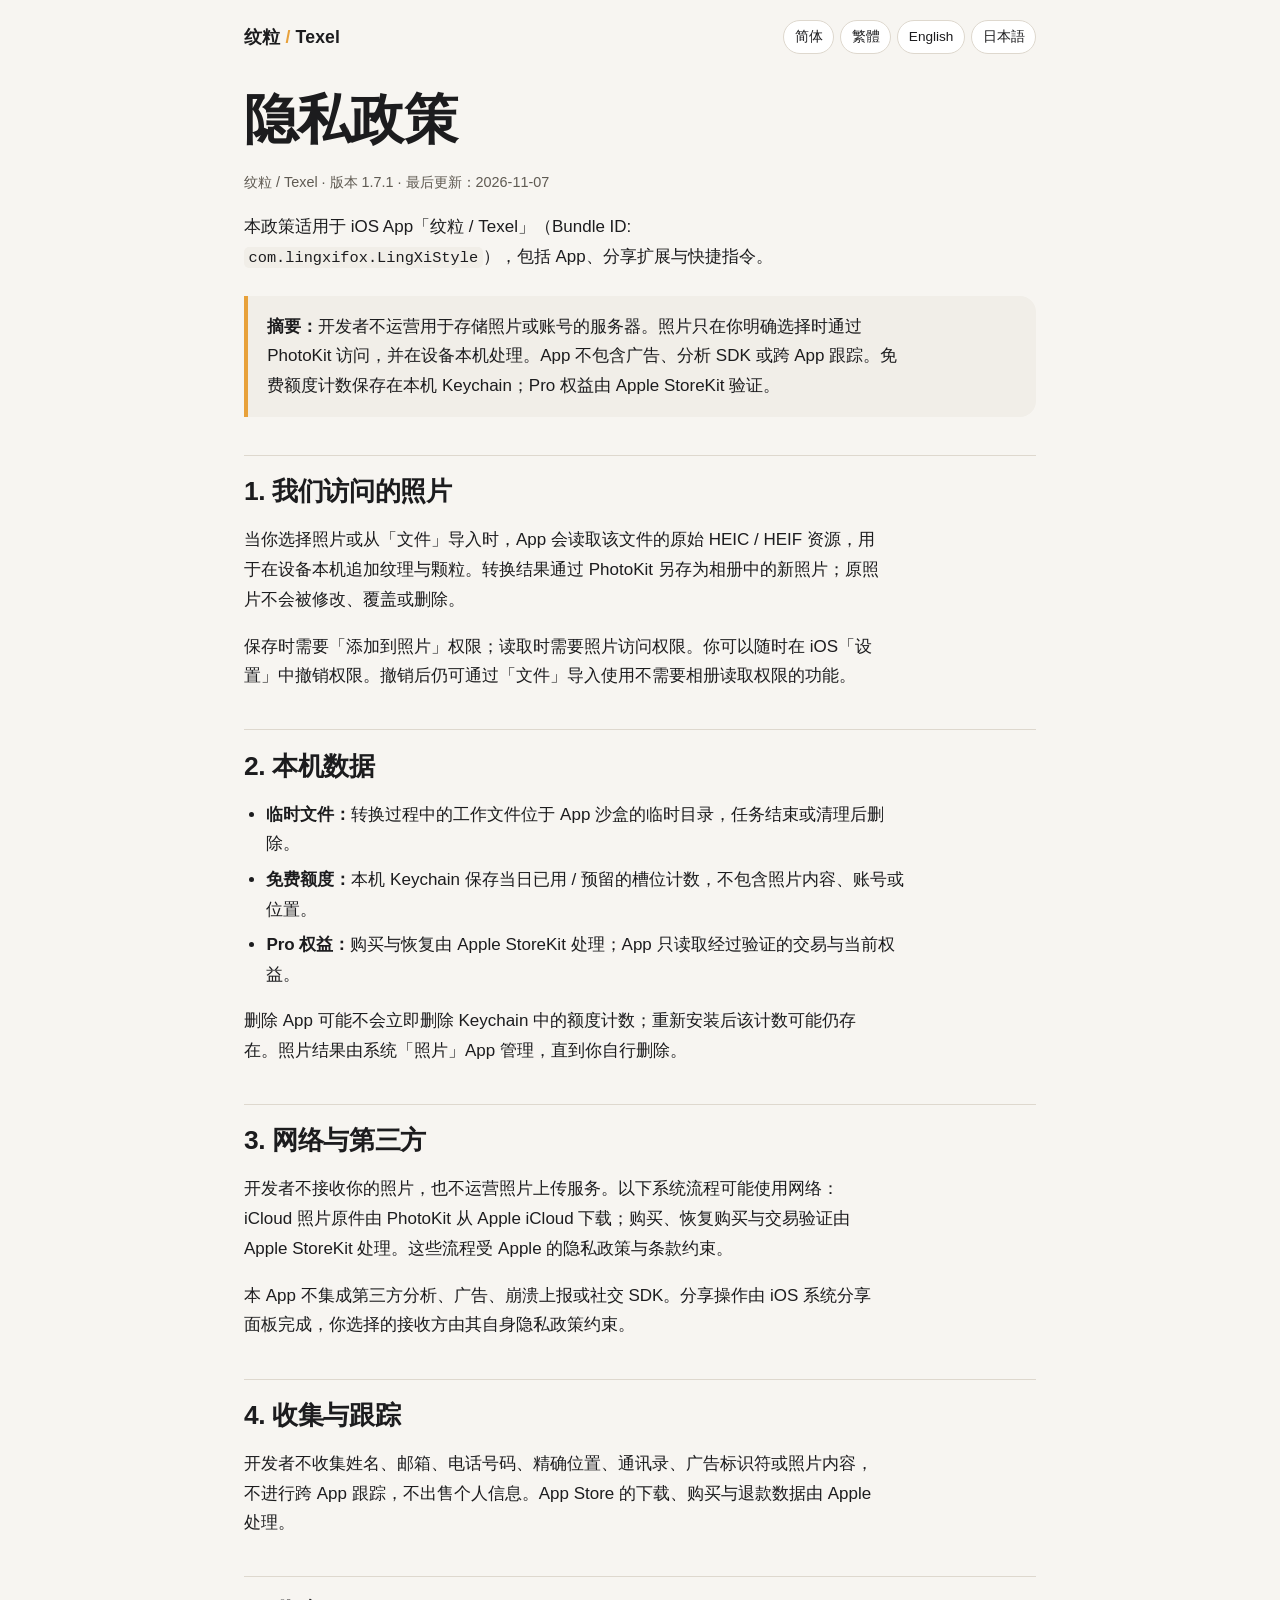
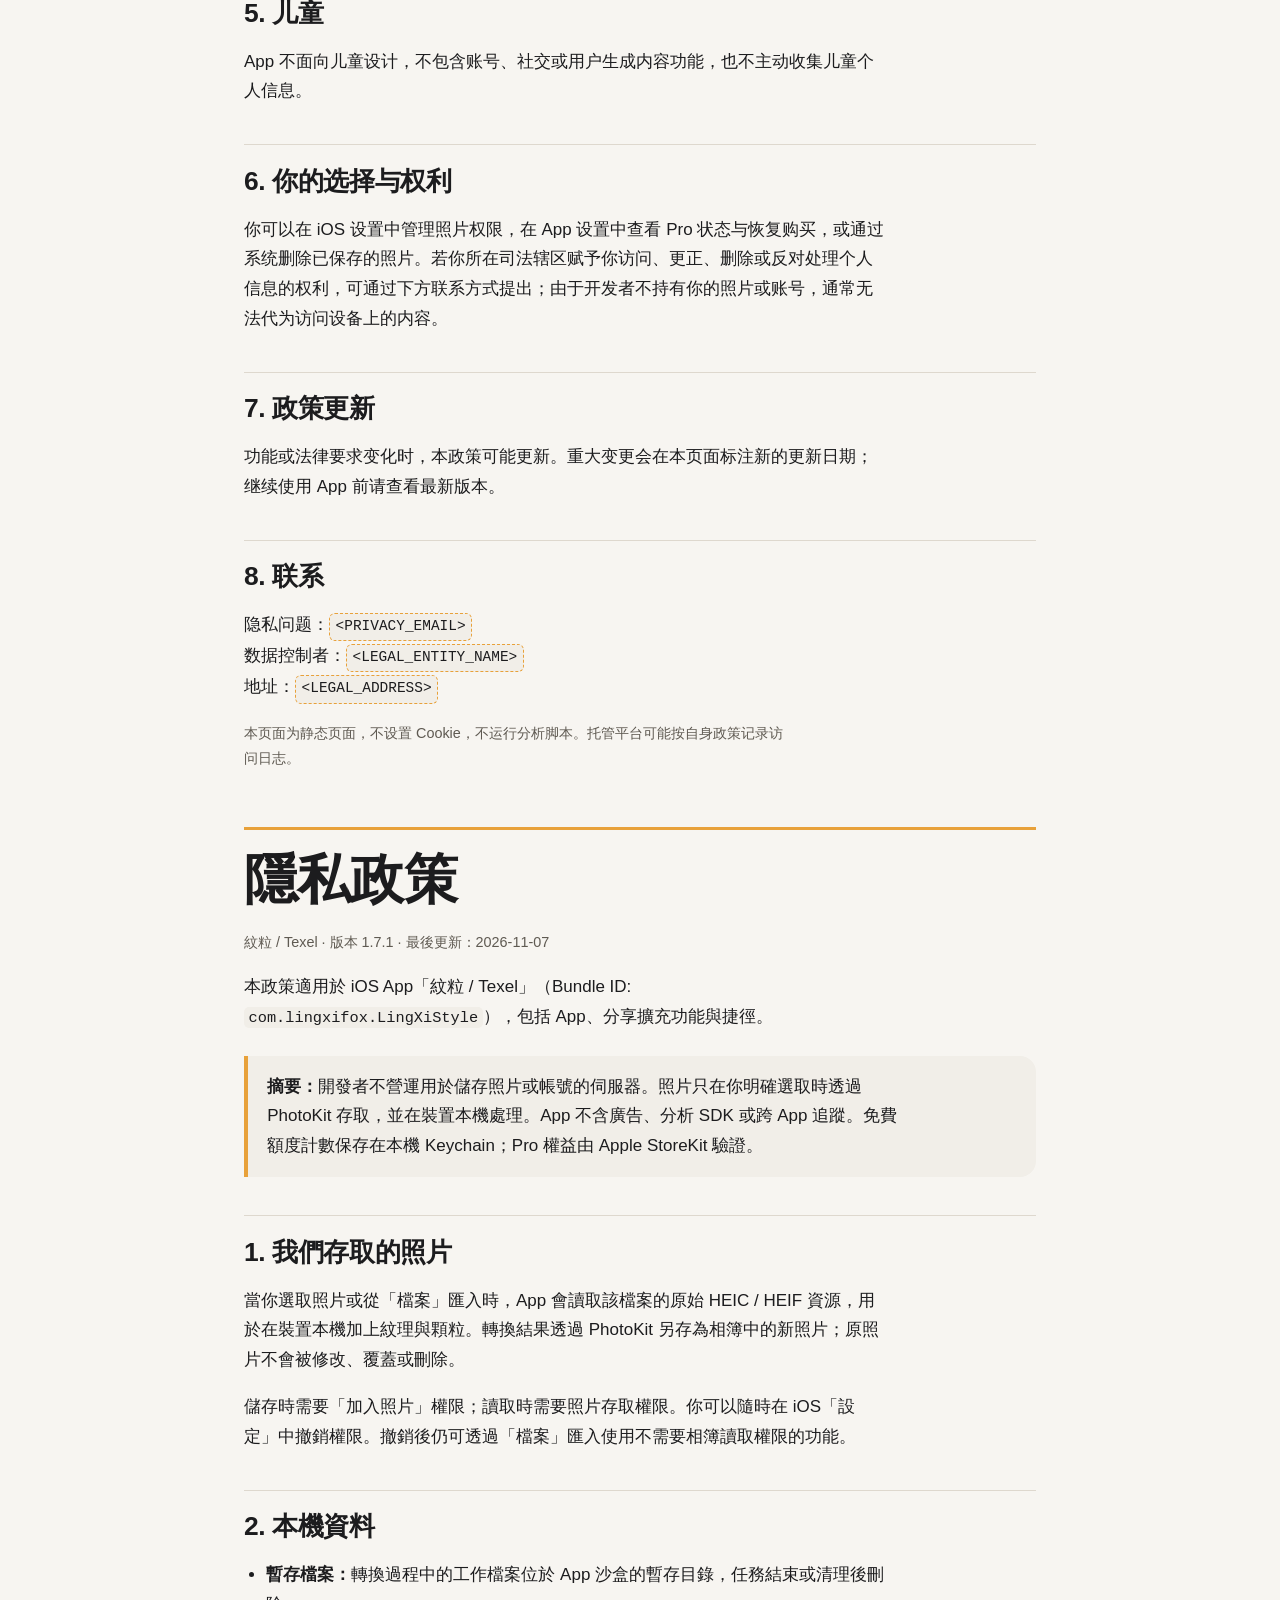
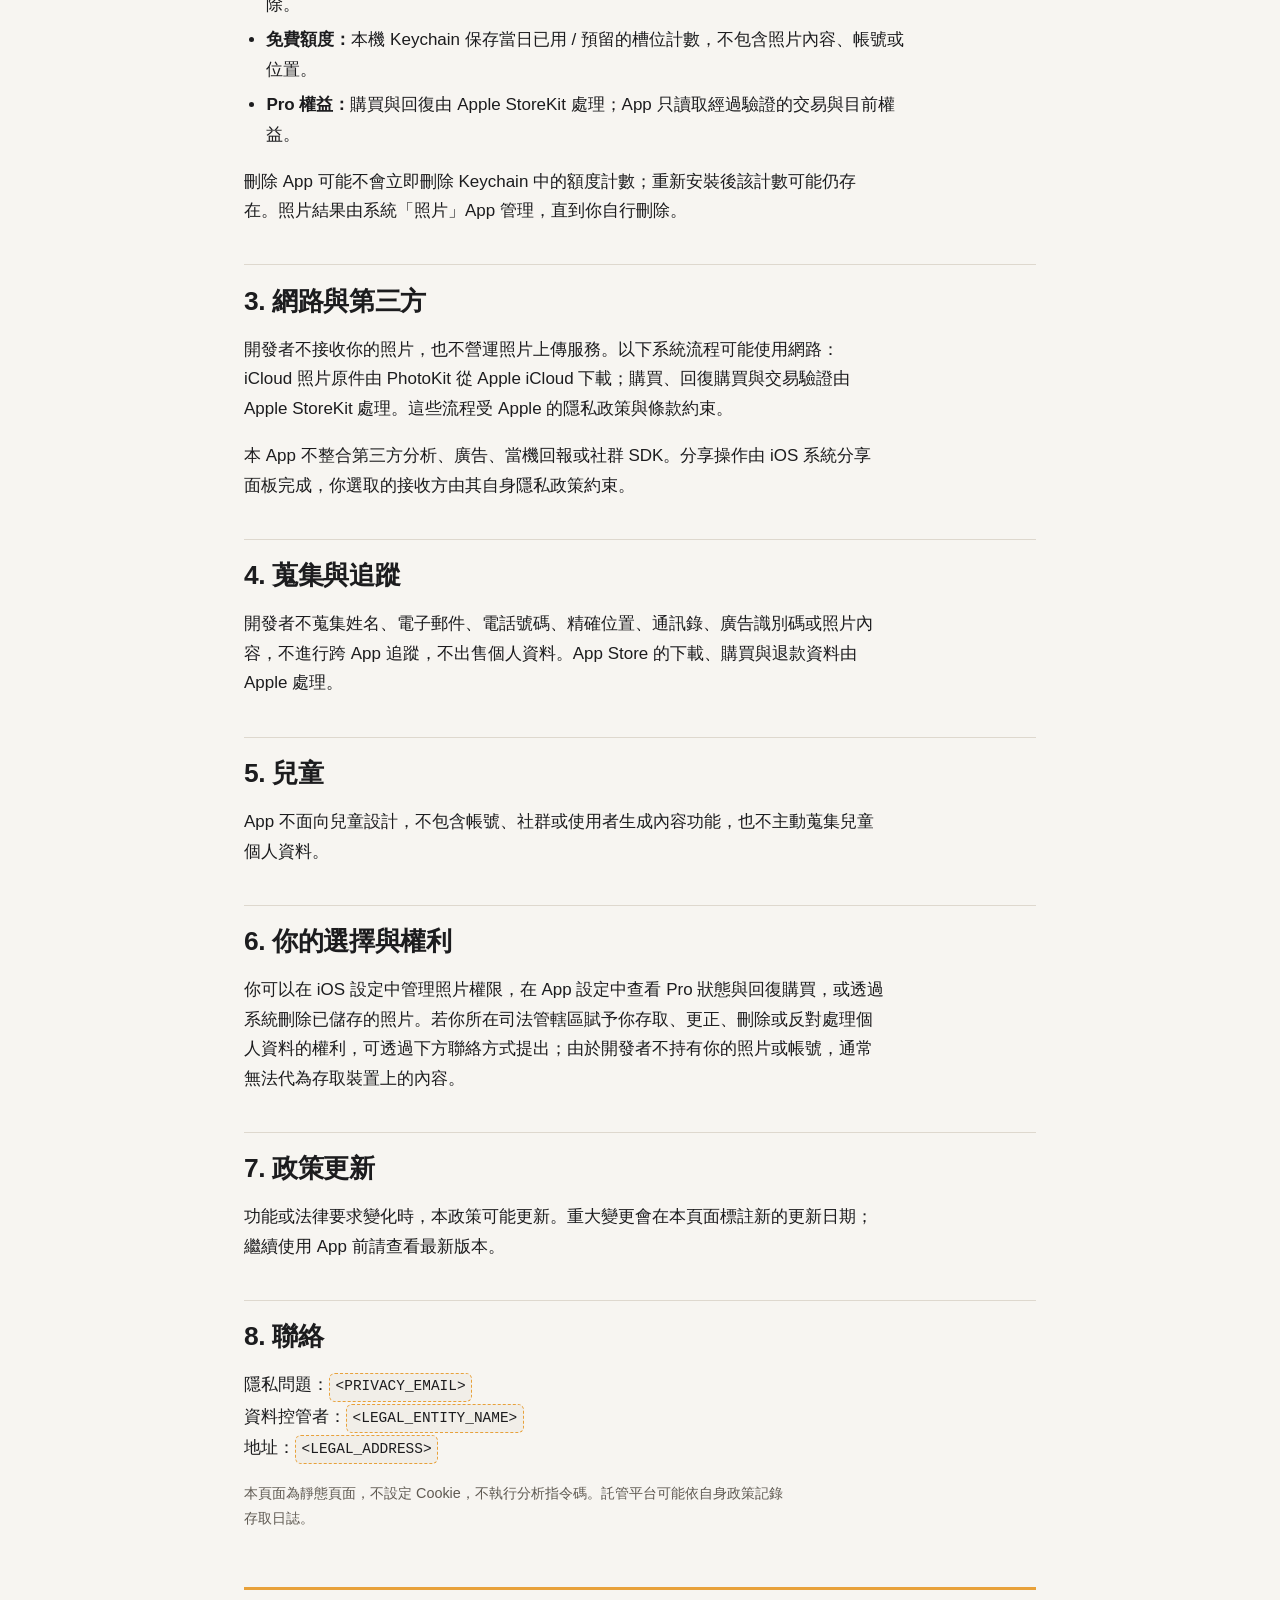
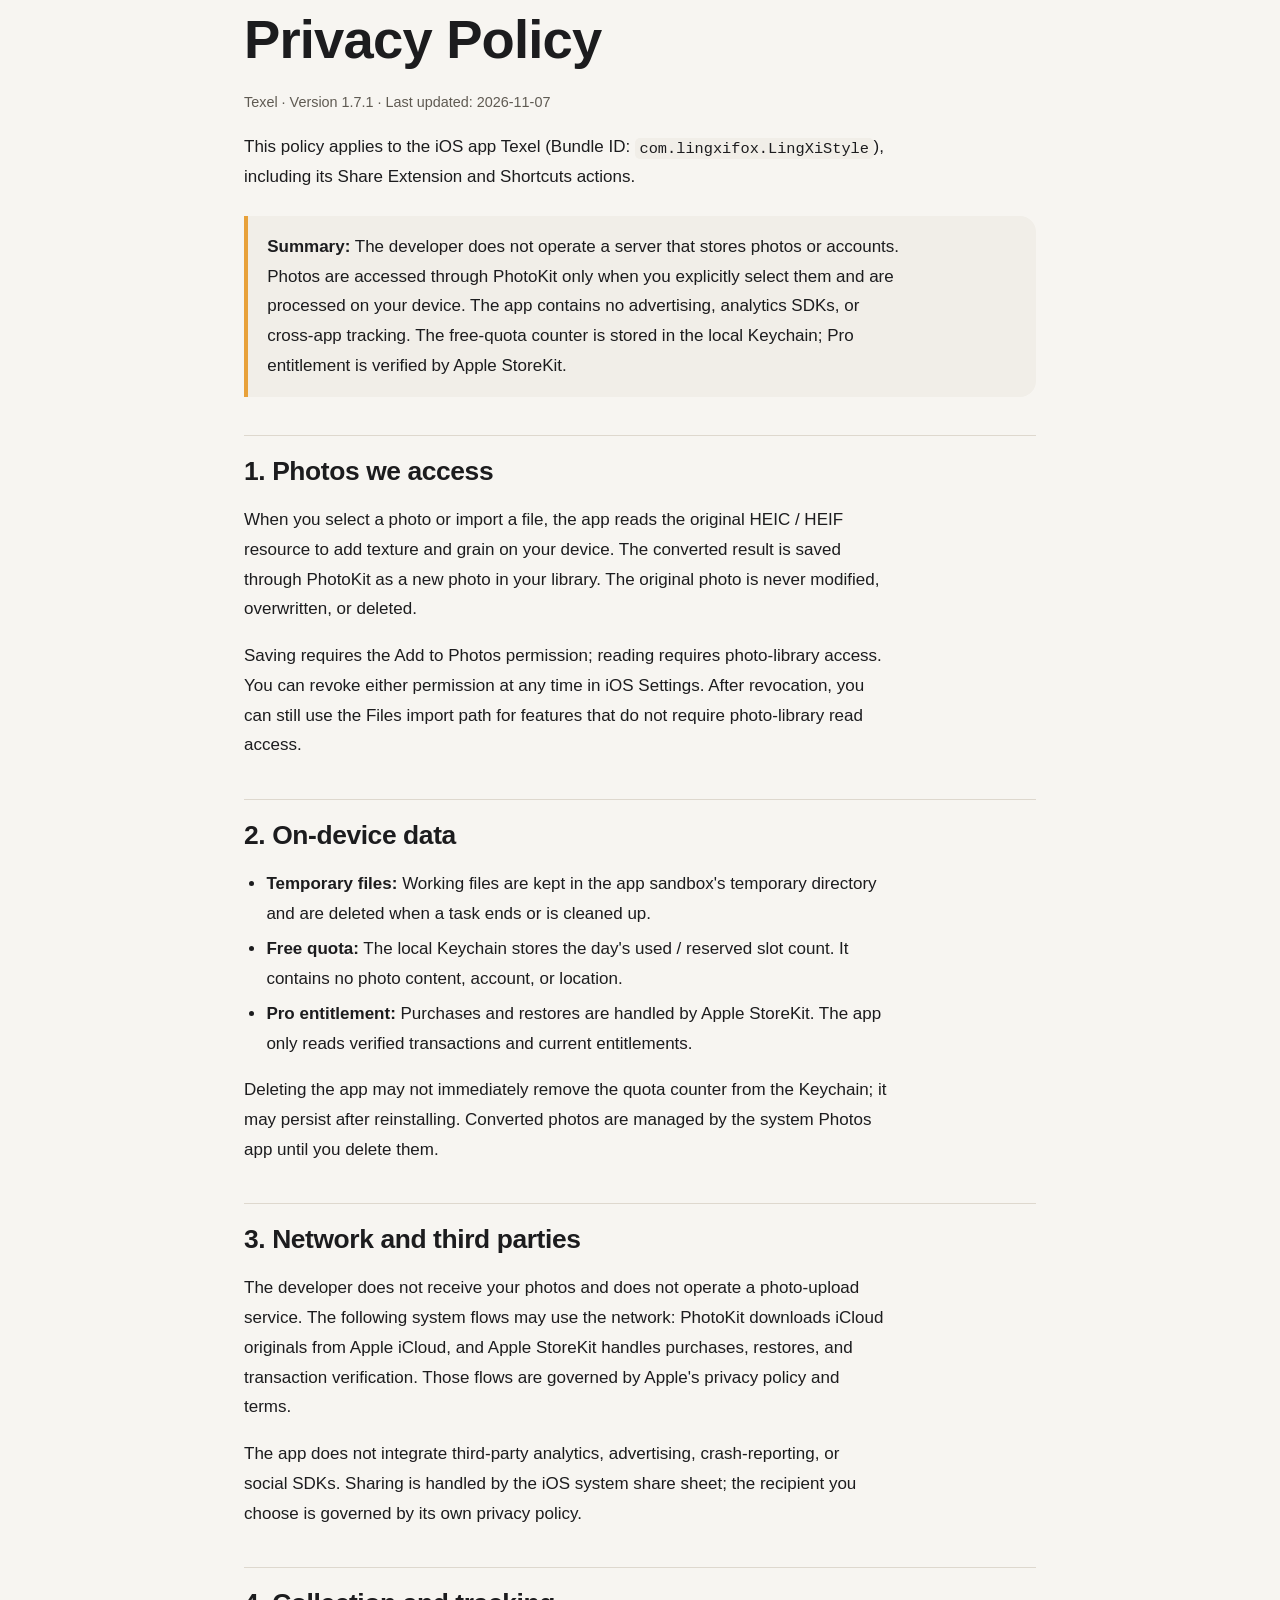
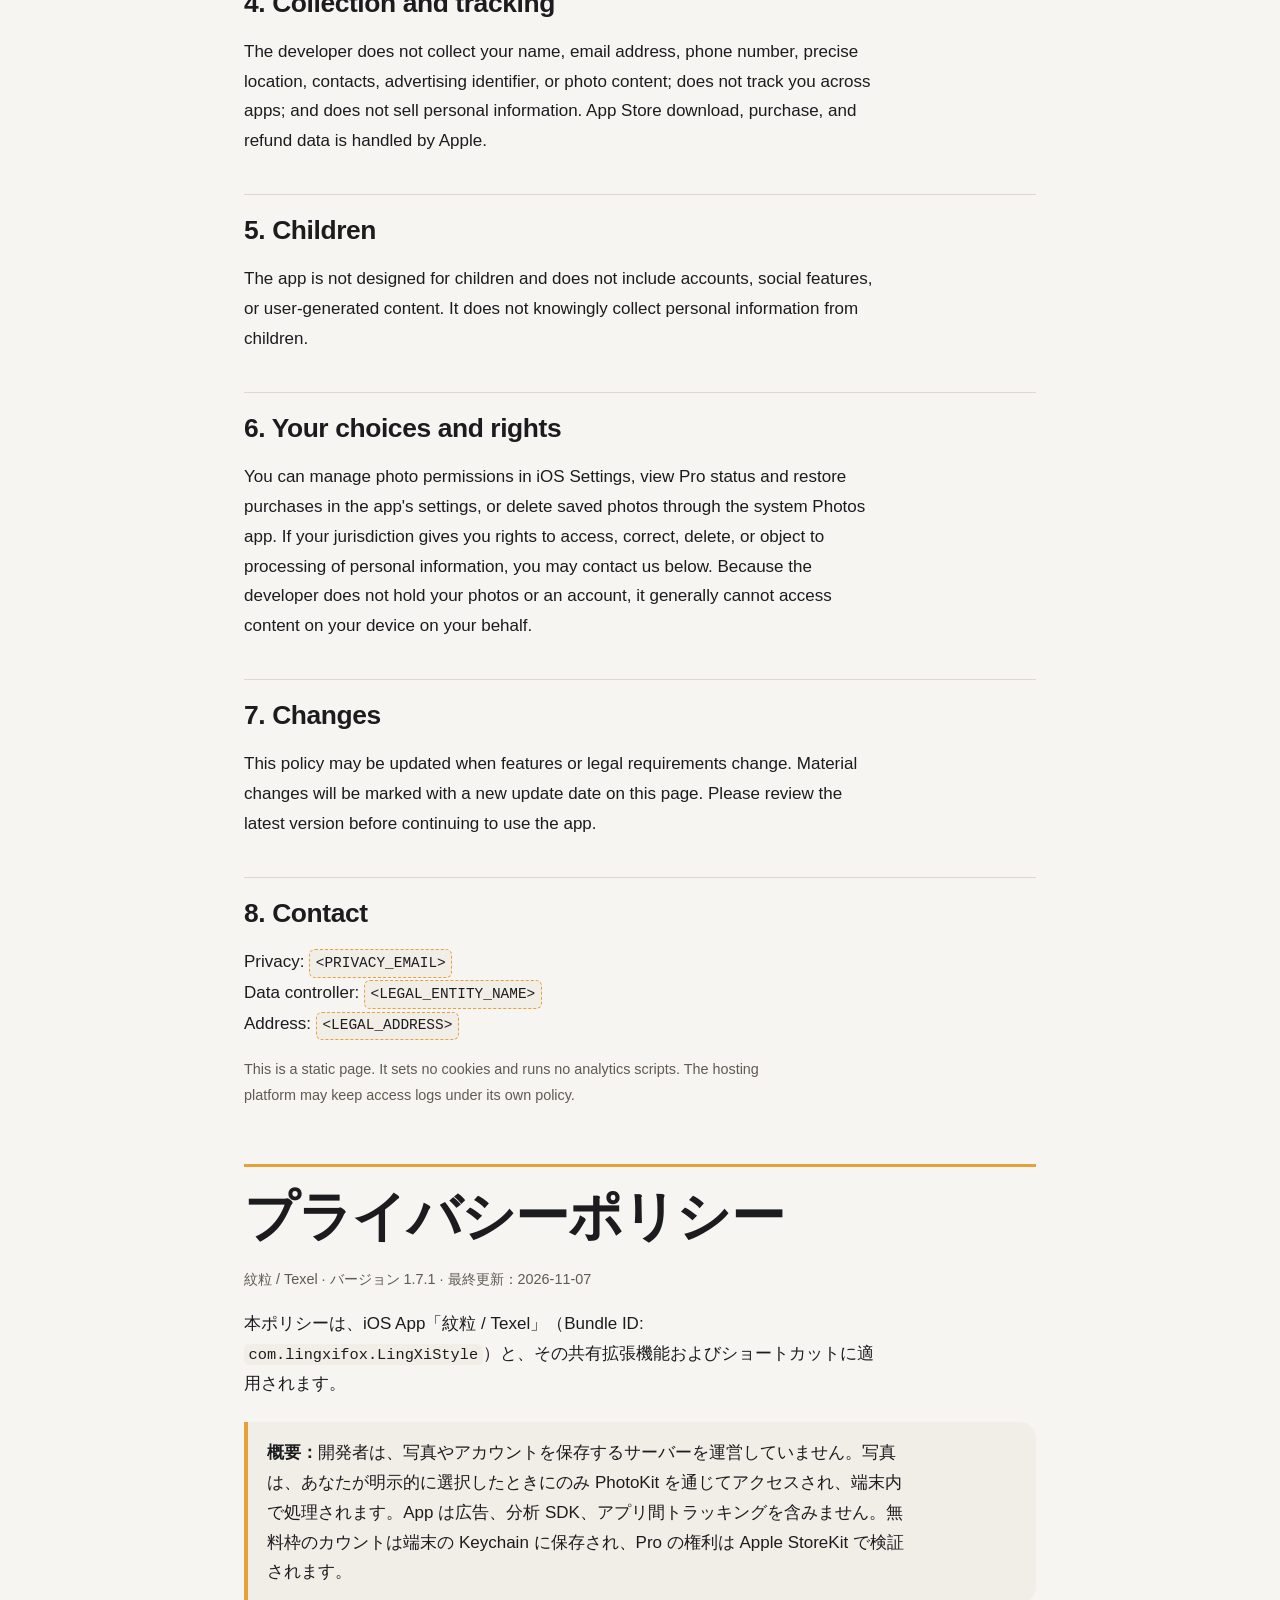
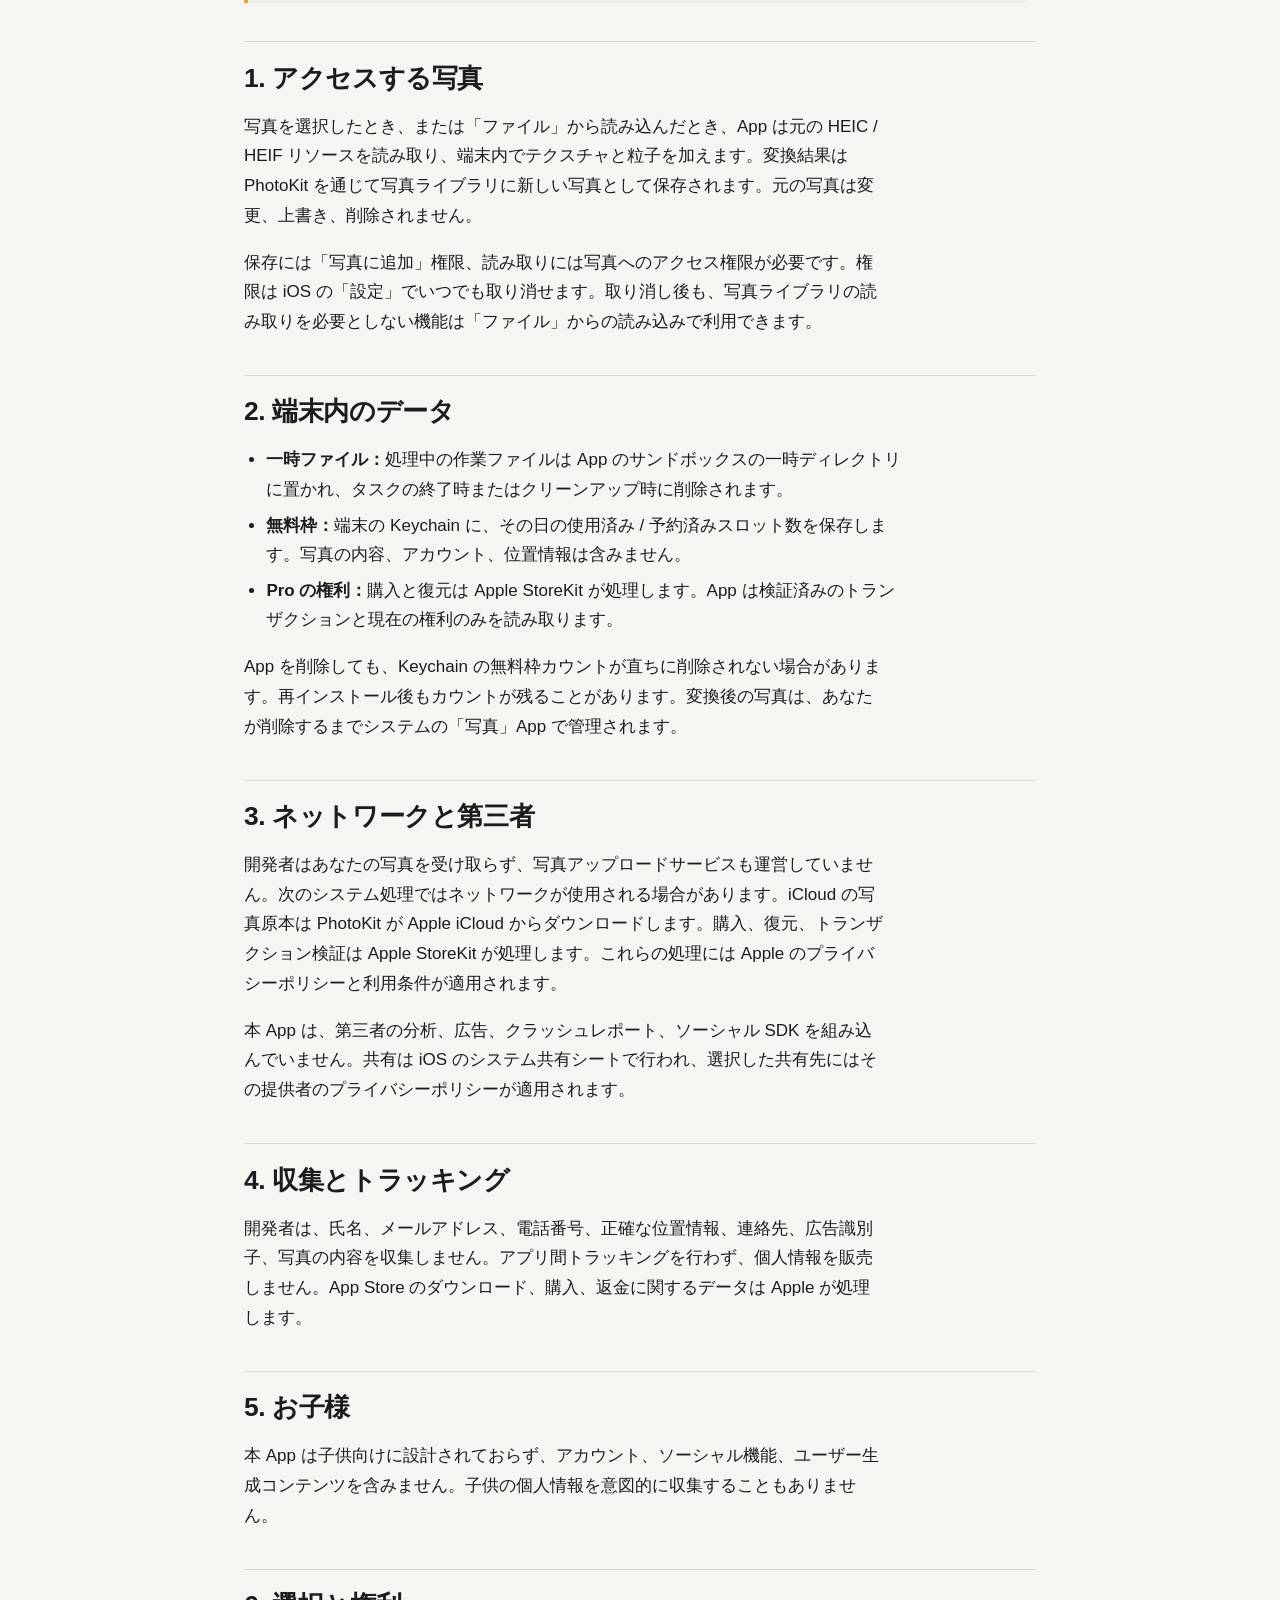
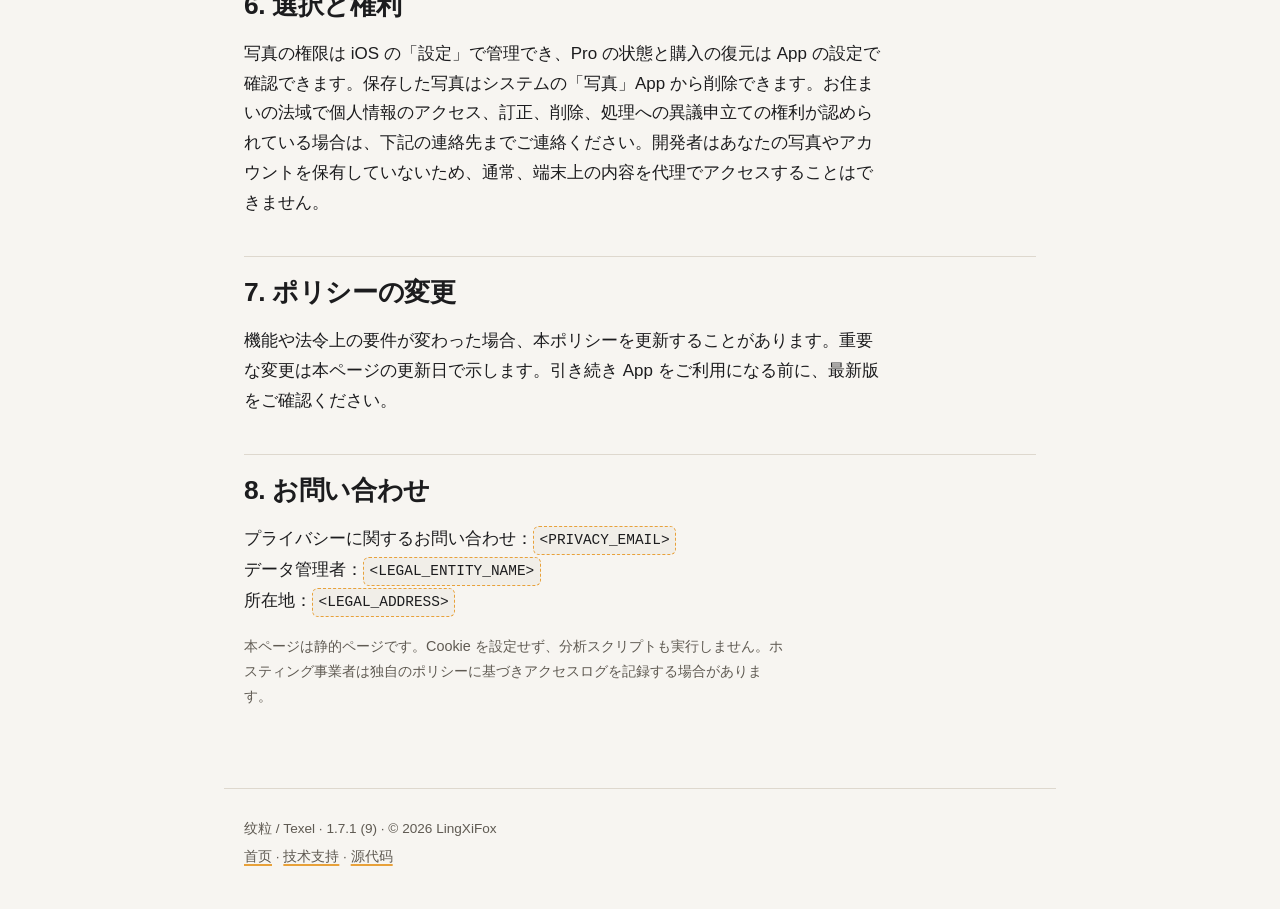
==== docs/privacy/index.html @ acb423ce "release: prepare 1.7.1 App Store kit and fix PhotoKit CI grants Build the integration host with ad-h" ====
<!doctype html>
<html lang="zh-Hans">
<head>
  <meta charset="utf-8">
  <meta name="viewport" content="width=device-width, initial-scale=1">
  <meta name="color-scheme" content="light dark">
  <title>隐私政策 · 纹粒 / Texel</title>
  <meta name="description" content="纹粒 / Texel 隐私政策：照片仅在本机处理，不上传到开发者服务器。">
  <link rel="stylesheet" href="../styles.css">
</head>
<body>
  <a class="skip-link" href="#main">跳到主要内容</a>
  <header class="site-header">
    <a class="brand" href="../">纹粒 <span aria-hidden="true">/</span> Texel</a>
    <nav class="lang-nav" aria-label="语言 / Language">
      <a href="#zh-Hans" lang="zh-Hans">简体</a>
      <a href="#zh-Hant" lang="zh-Hant">繁體</a>
      <a href="#en" lang="en">English</a>
      <a href="#ja" lang="ja">日本語</a>
    </nav>
  </header>

  <main id="main">
    <!-- REPLACE BEFORE PUBLISHING: PRIVACY_EMAIL, LEGAL_ENTITY_NAME, LEGAL_ADDRESS. -->
    <section class="lang-section" id="zh-Hans" lang="zh-Hans">
      <h1>隐私政策</h1>
      <p class="meta">纹粒 / Texel · 版本 1.7.1 · 最后更新：2026-11-07</p>
      <p>本政策适用于 iOS App「纹粒 / Texel」（Bundle ID: <code>com.lingxifox.LingXiStyle</code>），包括 App、分享扩展与快捷指令。</p>

      <div class="callout">
        <p><strong>摘要：</strong>开发者不运营用于存储照片或账号的服务器。照片只在你明确选择时通过 PhotoKit 访问，并在设备本机处理。App 不包含广告、分析 SDK 或跨 App 跟踪。免费额度计数保存在本机 Keychain；Pro 权益由 Apple StoreKit 验证。</p>
      </div>

      <h2>1. 我们访问的照片</h2>
      <p>当你选择照片或从「文件」导入时，App 会读取该文件的原始 HEIC / HEIF 资源，用于在设备本机追加纹理与颗粒。转换结果通过 PhotoKit 另存为相册中的新照片；原照片不会被修改、覆盖或删除。</p>
      <p>保存时需要「添加到照片」权限；读取时需要照片访问权限。你可以随时在 iOS「设置」中撤销权限。撤销后仍可通过「文件」导入使用不需要相册读取权限的功能。</p>

      <h2>2. 本机数据</h2>
      <ul>
        <li><strong>临时文件：</strong>转换过程中的工作文件位于 App 沙盒的临时目录，任务结束或清理后删除。</li>
        <li><strong>免费额度：</strong>本机 Keychain 保存当日已用 / 预留的槽位计数，不包含照片内容、账号或位置。</li>
        <li><strong>Pro 权益：</strong>购买与恢复由 Apple StoreKit 处理；App 只读取经过验证的交易与当前权益。</li>
      </ul>
      <p>删除 App 可能不会立即删除 Keychain 中的额度计数；重新安装后该计数可能仍存在。照片结果由系统「照片」App 管理，直到你自行删除。</p>

      <h2>3. 网络与第三方</h2>
      <p>开发者不接收你的照片，也不运营照片上传服务。以下系统流程可能使用网络：iCloud 照片原件由 PhotoKit 从 Apple iCloud 下载；购买、恢复购买与交易验证由 Apple StoreKit 处理。这些流程受 Apple 的隐私政策与条款约束。</p>
      <p>本 App 不集成第三方分析、广告、崩溃上报或社交 SDK。分享操作由 iOS 系统分享面板完成，你选择的接收方由其自身隐私政策约束。</p>

      <h2>4. 收集与跟踪</h2>
      <p>开发者不收集姓名、邮箱、电话号码、精确位置、通讯录、广告标识符或照片内容，不进行跨 App 跟踪，不出售个人信息。App Store 的下载、购买与退款数据由 Apple 处理。</p>

      <h2>5. 儿童</h2>
      <p>App 不面向儿童设计，不包含账号、社交或用户生成内容功能，也不主动收集儿童个人信息。</p>

      <h2>6. 你的选择与权利</h2>
      <p>你可以在 iOS 设置中管理照片权限，在 App 设置中查看 Pro 状态与恢复购买，或通过系统删除已保存的照片。若你所在司法辖区赋予你访问、更正、删除或反对处理个人信息的权利，可通过下方联系方式提出；由于开发者不持有你的照片或账号，通常无法代为访问设备上的内容。</p>

      <h2>7. 政策更新</h2>
      <p>功能或法律要求变化时，本政策可能更新。重大变更会在本页面标注新的更新日期；继续使用 App 前请查看最新版本。</p>

      <h2>8. 联系</h2>
      <p>隐私问题：<span class="placeholder">&lt;PRIVACY_EMAIL&gt;</span><br>
      数据控制者：<span class="placeholder">&lt;LEGAL_ENTITY_NAME&gt;</span><br>
      地址：<span class="placeholder">&lt;LEGAL_ADDRESS&gt;</span></p>
      <p class="meta">本页面为静态页面，不设置 Cookie，不运行分析脚本。托管平台可能按自身政策记录访问日志。</p>
    </section>

    <section class="lang-section" id="zh-Hant" lang="zh-Hant">
      <h1>隱私政策</h1>
      <p class="meta">紋粒 / Texel · 版本 1.7.1 · 最後更新：2026-11-07</p>
      <p>本政策適用於 iOS App「紋粒 / Texel」（Bundle ID: <code>com.lingxifox.LingXiStyle</code>），包括 App、分享擴充功能與捷徑。</p>

      <div class="callout">
        <p><strong>摘要：</strong>開發者不營運用於儲存照片或帳號的伺服器。照片只在你明確選取時透過 PhotoKit 存取，並在裝置本機處理。App 不含廣告、分析 SDK 或跨 App 追蹤。免費額度計數保存在本機 Keychain；Pro 權益由 Apple StoreKit 驗證。</p>
      </div>

      <h2>1. 我們存取的照片</h2>
      <p>當你選取照片或從「檔案」匯入時，App 會讀取該檔案的原始 HEIC / HEIF 資源，用於在裝置本機加上紋理與顆粒。轉換結果透過 PhotoKit 另存為相簿中的新照片；原照片不會被修改、覆蓋或刪除。</p>
      <p>儲存時需要「加入照片」權限；讀取時需要照片存取權限。你可以隨時在 iOS「設定」中撤銷權限。撤銷後仍可透過「檔案」匯入使用不需要相簿讀取權限的功能。</p>

      <h2>2. 本機資料</h2>
      <ul>
        <li><strong>暫存檔案：</strong>轉換過程中的工作檔案位於 App 沙盒的暫存目錄，任務結束或清理後刪除。</li>
        <li><strong>免費額度：</strong>本機 Keychain 保存當日已用 / 預留的槽位計數，不包含照片內容、帳號或位置。</li>
        <li><strong>Pro 權益：</strong>購買與回復由 Apple StoreKit 處理；App 只讀取經過驗證的交易與目前權益。</li>
      </ul>
      <p>刪除 App 可能不會立即刪除 Keychain 中的額度計數；重新安裝後該計數可能仍存在。照片結果由系統「照片」App 管理，直到你自行刪除。</p>

      <h2>3. 網路與第三方</h2>
      <p>開發者不接收你的照片，也不營運照片上傳服務。以下系統流程可能使用網路：iCloud 照片原件由 PhotoKit 從 Apple iCloud 下載；購買、回復購買與交易驗證由 Apple StoreKit 處理。這些流程受 Apple 的隱私政策與條款約束。</p>
      <p>本 App 不整合第三方分析、廣告、當機回報或社群 SDK。分享操作由 iOS 系統分享面板完成，你選取的接收方由其自身隱私政策約束。</p>

      <h2>4. 蒐集與追蹤</h2>
      <p>開發者不蒐集姓名、電子郵件、電話號碼、精確位置、通訊錄、廣告識別碼或照片內容，不進行跨 App 追蹤，不出售個人資料。App Store 的下載、購買與退款資料由 Apple 處理。</p>

      <h2>5. 兒童</h2>
      <p>App 不面向兒童設計，不包含帳號、社群或使用者生成內容功能，也不主動蒐集兒童個人資料。</p>

      <h2>6. 你的選擇與權利</h2>
      <p>你可以在 iOS 設定中管理照片權限，在 App 設定中查看 Pro 狀態與回復購買，或透過系統刪除已儲存的照片。若你所在司法管轄區賦予你存取、更正、刪除或反對處理個人資料的權利，可透過下方聯絡方式提出；由於開發者不持有你的照片或帳號，通常無法代為存取裝置上的內容。</p>

      <h2>7. 政策更新</h2>
      <p>功能或法律要求變化時，本政策可能更新。重大變更會在本頁面標註新的更新日期；繼續使用 App 前請查看最新版本。</p>

      <h2>8. 聯絡</h2>
      <p>隱私問題：<span class="placeholder">&lt;PRIVACY_EMAIL&gt;</span><br>
      資料控管者：<span class="placeholder">&lt;LEGAL_ENTITY_NAME&gt;</span><br>
      地址：<span class="placeholder">&lt;LEGAL_ADDRESS&gt;</span></p>
      <p class="meta">本頁面為靜態頁面，不設定 Cookie，不執行分析指令碼。託管平台可能依自身政策記錄存取日誌。</p>
    </section>

    <section class="lang-section" id="en" lang="en">
      <h1>Privacy Policy</h1>
      <p class="meta">Texel · Version 1.7.1 · Last updated: 2026-11-07</p>
      <p>This policy applies to the iOS app Texel (Bundle ID: <code>com.lingxifox.LingXiStyle</code>), including its Share Extension and Shortcuts actions.</p>

      <div class="callout">
        <p><strong>Summary:</strong> The developer does not operate a server that stores photos or accounts. Photos are accessed through PhotoKit only when you explicitly select them and are processed on your device. The app contains no advertising, analytics SDKs, or cross-app tracking. The free-quota counter is stored in the local Keychain; Pro entitlement is verified by Apple StoreKit.</p>
      </div>

      <h2>1. Photos we access</h2>
      <p>When you select a photo or import a file, the app reads the original HEIC / HEIF resource to add texture and grain on your device. The converted result is saved through PhotoKit as a new photo in your library. The original photo is never modified, overwritten, or deleted.</p>
      <p>Saving requires the Add to Photos permission; reading requires photo-library access. You can revoke either permission at any time in iOS Settings. After revocation, you can still use the Files import path for features that do not require photo-library read access.</p>

      <h2>2. On-device data</h2>
      <ul>
        <li><strong>Temporary files:</strong> Working files are kept in the app sandbox's temporary directory and are deleted when a task ends or is cleaned up.</li>
        <li><strong>Free quota:</strong> The local Keychain stores the day's used / reserved slot count. It contains no photo content, account, or location.</li>
        <li><strong>Pro entitlement:</strong> Purchases and restores are handled by Apple StoreKit. The app only reads verified transactions and current entitlements.</li>
      </ul>
      <p>Deleting the app may not immediately remove the quota counter from the Keychain; it may persist after reinstalling. Converted photos are managed by the system Photos app until you delete them.</p>

      <h2>3. Network and third parties</h2>
      <p>The developer does not receive your photos and does not operate a photo-upload service. The following system flows may use the network: PhotoKit downloads iCloud originals from Apple iCloud, and Apple StoreKit handles purchases, restores, and transaction verification. Those flows are governed by Apple's privacy policy and terms.</p>
      <p>The app does not integrate third-party analytics, advertising, crash-reporting, or social SDKs. Sharing is handled by the iOS system share sheet; the recipient you choose is governed by its own privacy policy.</p>

      <h2>4. Collection and tracking</h2>
      <p>The developer does not collect your name, email address, phone number, precise location, contacts, advertising identifier, or photo content; does not track you across apps; and does not sell personal information. App Store download, purchase, and refund data is handled by Apple.</p>

      <h2>5. Children</h2>
      <p>The app is not designed for children and does not include accounts, social features, or user-generated content. It does not knowingly collect personal information from children.</p>

      <h2>6. Your choices and rights</h2>
      <p>You can manage photo permissions in iOS Settings, view Pro status and restore purchases in the app's settings, or delete saved photos through the system Photos app. If your jurisdiction gives you rights to access, correct, delete, or object to processing of personal information, you may contact us below. Because the developer does not hold your photos or an account, it generally cannot access content on your device on your behalf.</p>

      <h2>7. Changes</h2>
      <p>This policy may be updated when features or legal requirements change. Material changes will be marked with a new update date on this page. Please review the latest version before continuing to use the app.</p>

      <h2>8. Contact</h2>
      <p>Privacy: <span class="placeholder">&lt;PRIVACY_EMAIL&gt;</span><br>
      Data controller: <span class="placeholder">&lt;LEGAL_ENTITY_NAME&gt;</span><br>
      Address: <span class="placeholder">&lt;LEGAL_ADDRESS&gt;</span></p>
      <p class="meta">This is a static page. It sets no cookies and runs no analytics scripts. The hosting platform may keep access logs under its own policy.</p>
    </section>

    <section class="lang-section" id="ja" lang="ja">
      <h1>プライバシーポリシー</h1>
      <p class="meta">紋粒 / Texel · バージョン 1.7.1 · 最終更新：2026-11-07</p>
      <p>本ポリシーは、iOS App「紋粒 / Texel」（Bundle ID: <code>com.lingxifox.LingXiStyle</code>）と、その共有拡張機能およびショートカットに適用されます。</p>

      <div class="callout">
        <p><strong>概要：</strong>開発者は、写真やアカウントを保存するサーバーを運営していません。写真は、あなたが明示的に選択したときにのみ PhotoKit を通じてアクセスされ、端末内で処理されます。App は広告、分析 SDK、アプリ間トラッキングを含みません。無料枠のカウントは端末の Keychain に保存され、Pro の権利は Apple StoreKit で検証されます。</p>
      </div>

      <h2>1. アクセスする写真</h2>
      <p>写真を選択したとき、または「ファイル」から読み込んだとき、App は元の HEIC / HEIF リソースを読み取り、端末内でテクスチャと粒子を加えます。変換結果は PhotoKit を通じて写真ライブラリに新しい写真として保存されます。元の写真は変更、上書き、削除されません。</p>
      <p>保存には「写真に追加」権限、読み取りには写真へのアクセス権限が必要です。権限は iOS の「設定」でいつでも取り消せます。取り消し後も、写真ライブラリの読み取りを必要としない機能は「ファイル」からの読み込みで利用できます。</p>

      <h2>2. 端末内のデータ</h2>
      <ul>
        <li><strong>一時ファイル：</strong>処理中の作業ファイルは App のサンドボックスの一時ディレクトリに置かれ、タスクの終了時またはクリーンアップ時に削除されます。</li>
        <li><strong>無料枠：</strong>端末の Keychain に、その日の使用済み / 予約済みスロット数を保存します。写真の内容、アカウント、位置情報は含みません。</li>
        <li><strong>Pro の権利：</strong>購入と復元は Apple StoreKit が処理します。App は検証済みのトランザクションと現在の権利のみを読み取ります。</li>
      </ul>
      <p>App を削除しても、Keychain の無料枠カウントが直ちに削除されない場合があります。再インストール後もカウントが残ることがあります。変換後の写真は、あなたが削除するまでシステムの「写真」App で管理されます。</p>

      <h2>3. ネットワークと第三者</h2>
      <p>開発者はあなたの写真を受け取らず、写真アップロードサービスも運営していません。次のシステム処理ではネットワークが使用される場合があります。iCloud の写真原本は PhotoKit が Apple iCloud からダウンロードします。購入、復元、トランザクション検証は Apple StoreKit が処理します。これらの処理には Apple のプライバシーポリシーと利用条件が適用されます。</p>
      <p>本 App は、第三者の分析、広告、クラッシュレポート、ソーシャル SDK を組み込んでいません。共有は iOS のシステム共有シートで行われ、選択した共有先にはその提供者のプライバシーポリシーが適用されます。</p>

      <h2>4. 収集とトラッキング</h2>
      <p>開発者は、氏名、メールアドレス、電話番号、正確な位置情報、連絡先、広告識別子、写真の内容を収集しません。アプリ間トラッキングを行わず、個人情報を販売しません。App Store のダウンロード、購入、返金に関するデータは Apple が処理します。</p>

      <h2>5. お子様</h2>
      <p>本 App は子供向けに設計されておらず、アカウント、ソーシャル機能、ユーザー生成コンテンツを含みません。子供の個人情報を意図的に収集することもありません。</p>

      <h2>6. 選択と権利</h2>
      <p>写真の権限は iOS の「設定」で管理でき、Pro の状態と購入の復元は App の設定で確認できます。保存した写真はシステムの「写真」App から削除できます。お住まいの法域で個人情報のアクセス、訂正、削除、処理への異議申立ての権利が認められている場合は、下記の連絡先までご連絡ください。開発者はあなたの写真やアカウントを保有していないため、通常、端末上の内容を代理でアクセスすることはできません。</p>

      <h2>7. ポリシーの変更</h2>
      <p>機能や法令上の要件が変わった場合、本ポリシーを更新することがあります。重要な変更は本ページの更新日で示します。引き続き App をご利用になる前に、最新版をご確認ください。</p>

      <h2>8. お問い合わせ</h2>
      <p>プライバシーに関するお問い合わせ：<span class="placeholder">&lt;PRIVACY_EMAIL&gt;</span><br>
      データ管理者：<span class="placeholder">&lt;LEGAL_ENTITY_NAME&gt;</span><br>
      所在地：<span class="placeholder">&lt;LEGAL_ADDRESS&gt;</span></p>
      <p class="meta">本ページは静的ページです。Cookie を設定せず、分析スクリプトも実行しません。ホスティング事業者は独自のポリシーに基づきアクセスログを記録する場合があります。</p>
    </section>
  </main>

  <footer class="site-footer">
    <p>纹粒 / Texel · 1.7.1 (9) · © 2026 LingXiFox</p>
    <p><a href="../">首页</a> · <a href="../support/">技术支持</a> · <a href="https://github.com/LingXiFox/LingXiStyle">源代码</a></p>
  </footer>
</body>
</html>
---- docs/styles.css ----
:root {
  color-scheme: light dark;
  --bg: #f7f5f1;
  --surface: #ffffff;
  --surface-alt: #f1eee8;
  --text: #1c1c1e;
  --muted: #5f5a52;
  --line: #ded8ce;
  --accent: #e8a13a;
  --accent-ink: #3a2408;
  --focus: #1f6feb;
  --radius: 16px;
  --measure: 52rem;
}

@media (prefers-color-scheme: dark) {
  :root {
    --bg: #141312;
    --surface: #1f1e1c;
    --surface-alt: #2c2c2e;
    --text: #f5f2ec;
    --muted: #c4bdb1;
    --line: #3a3733;
    --accent: #e8a13a;
    --accent-ink: #1c1204;
    --focus: #8ab4ff;
  }
}

* { box-sizing: border-box; }

html {
  scroll-behavior: smooth;
  -webkit-text-size-adjust: 100%;
}

body {
  margin: 0;
  background: var(--bg);
  color: var(--text);
  font-family: -apple-system, BlinkMacSystemFont, "Segoe UI", "Hiragino Sans",
    "Noto Sans CJK SC", "Noto Sans CJK TC", "Microsoft YaHei", sans-serif;
  line-height: 1.75;
  font-size: 17px;
}

a {
  color: inherit;
  text-decoration-color: var(--accent);
  text-decoration-thickness: 2px;
  text-underline-offset: 3px;
}

a:hover { color: var(--accent-ink); background: var(--accent); }

a:focus-visible,
button:focus-visible {
  outline: 3px solid var(--focus);
  outline-offset: 3px;
}

.site-header {
  display: flex;
  flex-wrap: wrap;
  gap: 1rem;
  align-items: center;
  justify-content: space-between;
  max-width: var(--measure);
  margin: 0 auto;
  padding: 1.25rem 1.25rem 1rem;
}

.brand {
  font-weight: 800;
  letter-spacing: 0.01em;
  text-decoration: none;
  font-size: 1.1rem;
}

.brand span { color: var(--accent); }

.lang-nav {
  display: flex;
  flex-wrap: wrap;
  gap: 0.4rem;
  font-size: 0.85rem;
}

.lang-nav a {
  padding: 0.25rem 0.65rem;
  border: 1px solid var(--line);
  border-radius: 999px;
  text-decoration: none;
  background: var(--surface);
}

main {
  max-width: var(--measure);
  margin: 0 auto;
  padding: 0 1.25rem 4rem;
}

.hero {
  padding: 3rem 0 2rem;
}

.eyebrow {
  margin: 0 0 0.75rem;
  color: var(--muted);
  font-size: 0.9rem;
  letter-spacing: 0.08em;
  text-transform: uppercase;
}

h1, h2, h3 {
  line-height: 1.25;
  letter-spacing: -0.015em;
}

h1 {
  font-size: clamp(2rem, 6vw, 3.4rem);
  margin: 0 0 1rem;
}

h2 {
  font-size: clamp(1.3rem, 3vw, 1.65rem);
  margin: 2.4rem 0 0.75rem;
  padding-top: 1.2rem;
  border-top: 1px solid var(--line);
}

h3 {
  font-size: 1.08rem;
  margin: 1.6rem 0 0.4rem;
}

p, li { max-width: 68ch; }

ul, ol { padding-left: 1.4rem; }

li + li { margin-top: 0.35rem; }

.lede {
  font-size: clamp(1.1rem, 2.4vw, 1.3rem);
  color: var(--muted);
  max-width: 60ch;
}

.card-grid {
  display: grid;
  grid-template-columns: repeat(auto-fit, minmax(16rem, 1fr));
  gap: 1rem;
  margin: 1.5rem 0;
}

.card {
  display: block;
  padding: 1.35rem;
  background: var(--surface);
  border: 1px solid var(--line);
  border-radius: var(--radius);
  text-decoration: none;
}

.card:hover {
  border-color: var(--accent);
  background: var(--surface);
  color: var(--text);
}

.card h2 {
  border: 0;
  margin: 0 0 0.4rem;
  padding: 0;
  font-size: 1.15rem;
}

.card p {
  margin: 0;
  color: var(--muted);
  font-size: 0.95rem;
}

.lang-section {
  scroll-margin-top: 1rem;
  padding-top: 1rem;
}

.lang-section + .lang-section {
  margin-top: 3.5rem;
  border-top: 3px solid var(--accent);
}

.meta {
  color: var(--muted);
  font-size: 0.9rem;
}

.callout {
  background: var(--surface-alt);
  border-left: 4px solid var(--accent);
  border-radius: 0 var(--radius) var(--radius) 0;
  padding: 1rem 1.2rem;
  margin: 1.5rem 0;
}

.callout p:first-child { margin-top: 0; }
.callout p:last-child { margin-bottom: 0; }

.placeholder {
  display: inline-block;
  padding: 0.05rem 0.35rem;
  border: 1px dashed var(--accent);
  border-radius: 6px;
  background: var(--surface-alt);
  font-family: ui-monospace, SFMono-Regular, Menlo, Consolas, monospace;
  font-size: 0.85em;
  word-break: break-all;
}

table {
  width: 100%;
  border-collapse: collapse;
  margin: 1rem 0;
  font-size: 0.95rem;
}

th, td {
  text-align: left;
  vertical-align: top;
  padding: 0.65rem 0.7rem;
  border-bottom: 1px solid var(--line);
}

th { background: var(--surface-alt); }

code {
  font-family: ui-monospace, SFMono-Regular, Menlo, Consolas, monospace;
  font-size: 0.9em;
  background: var(--surface-alt);
  padding: 0.1em 0.3em;
  border-radius: 5px;
}

.site-footer {
  max-width: var(--measure);
  margin: 0 auto;
  padding: 1.5rem 1.25rem 3rem;
  border-top: 1px solid var(--line);
  color: var(--muted);
  font-size: 0.85rem;
}

.site-footer p { margin: 0.25rem 0; }

.skip-link {
  position: absolute;
  left: -999px;
  top: 0;
  background: var(--accent);
  color: var(--accent-ink);
  padding: 0.5rem 0.8rem;
  z-index: 10;
}

.skip-link:focus { left: 1rem; top: 1rem; }

@media (max-width: 40rem) {
  body { font-size: 16px; }
  .site-header { align-items: flex-start; }
  table, thead, tbody, th, td, tr { display: block; }
  thead { position: absolute; width: 1px; height: 1px; overflow: hidden; clip: rect(0 0 0 0); }
  tr { padding: 0.6rem 0; border-bottom: 1px solid var(--line); }
  th, td { border: 0; padding: 0.2rem 0; }
  td::before { content: attr(data-label); display: block; color: var(--muted); font-size: 0.8rem; }
}

@media (prefers-reduced-motion: reduce) {
  html { scroll-behavior: auto; }
}
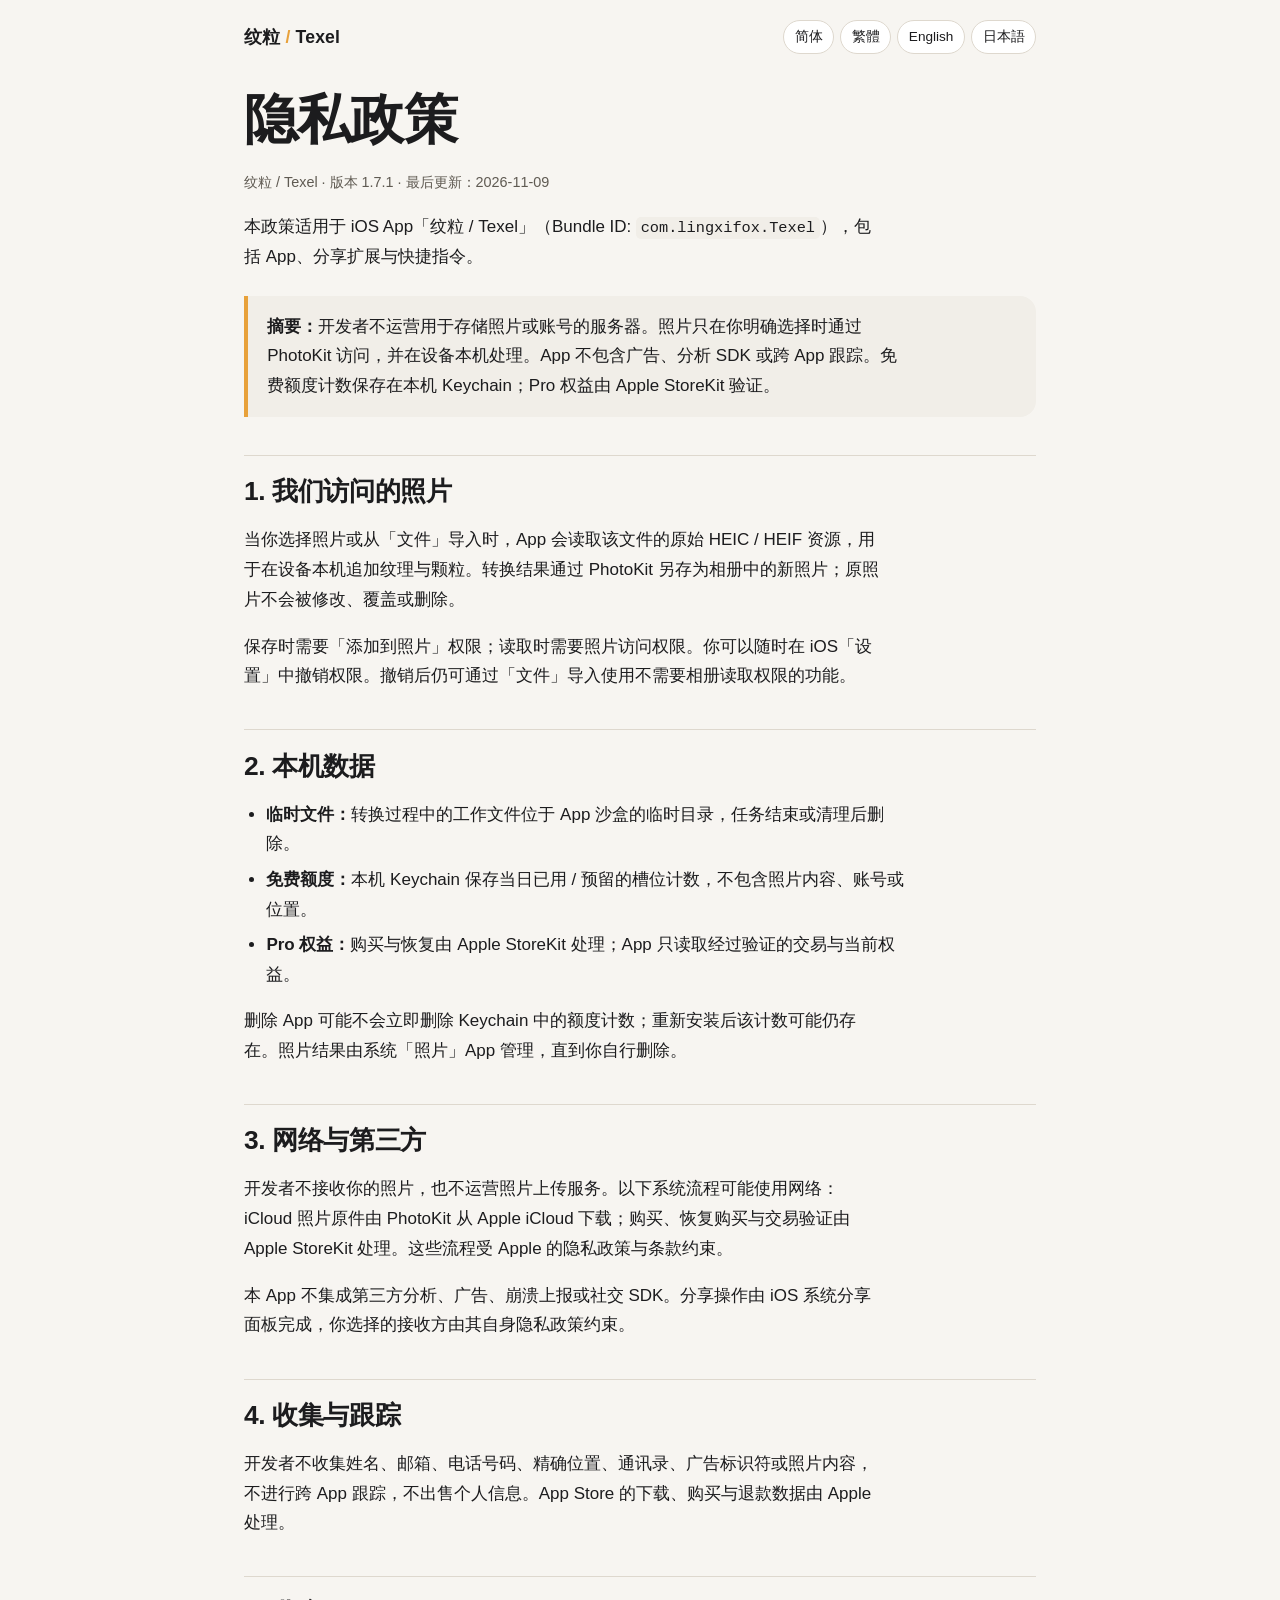
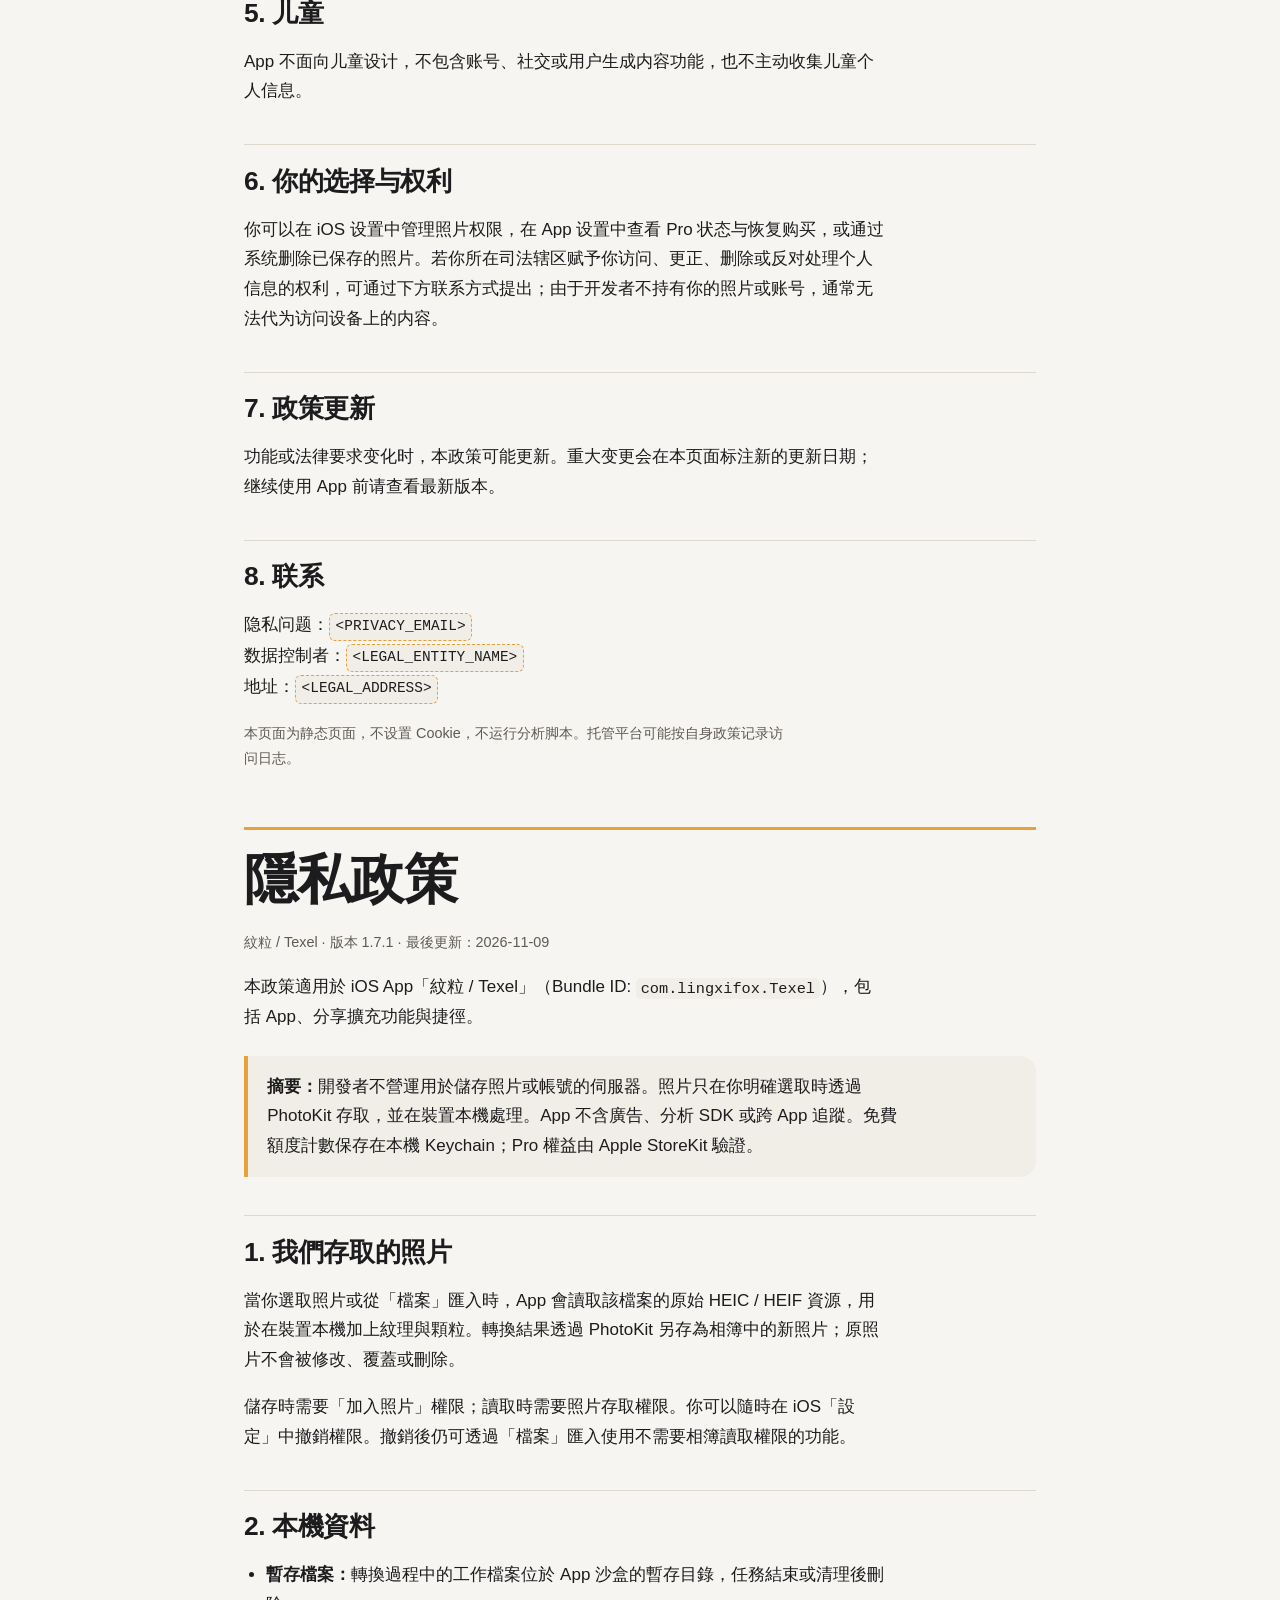
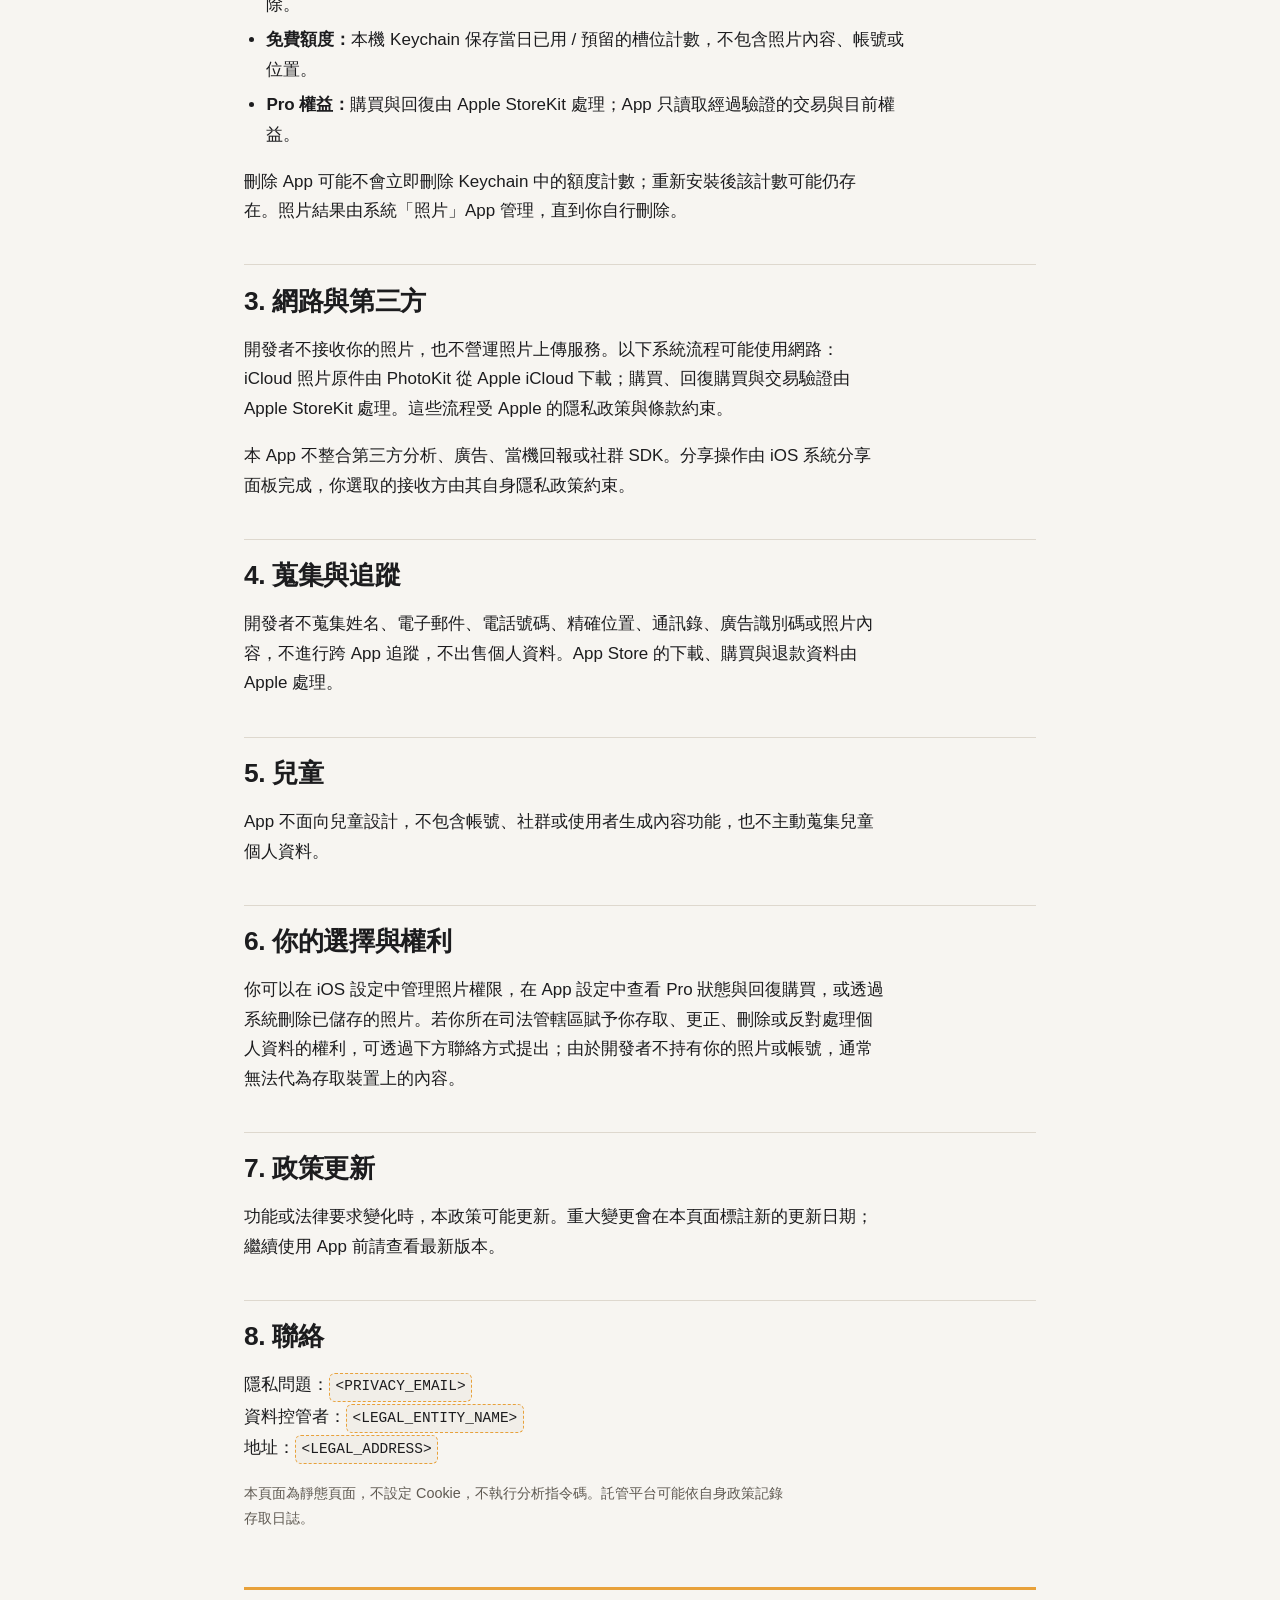
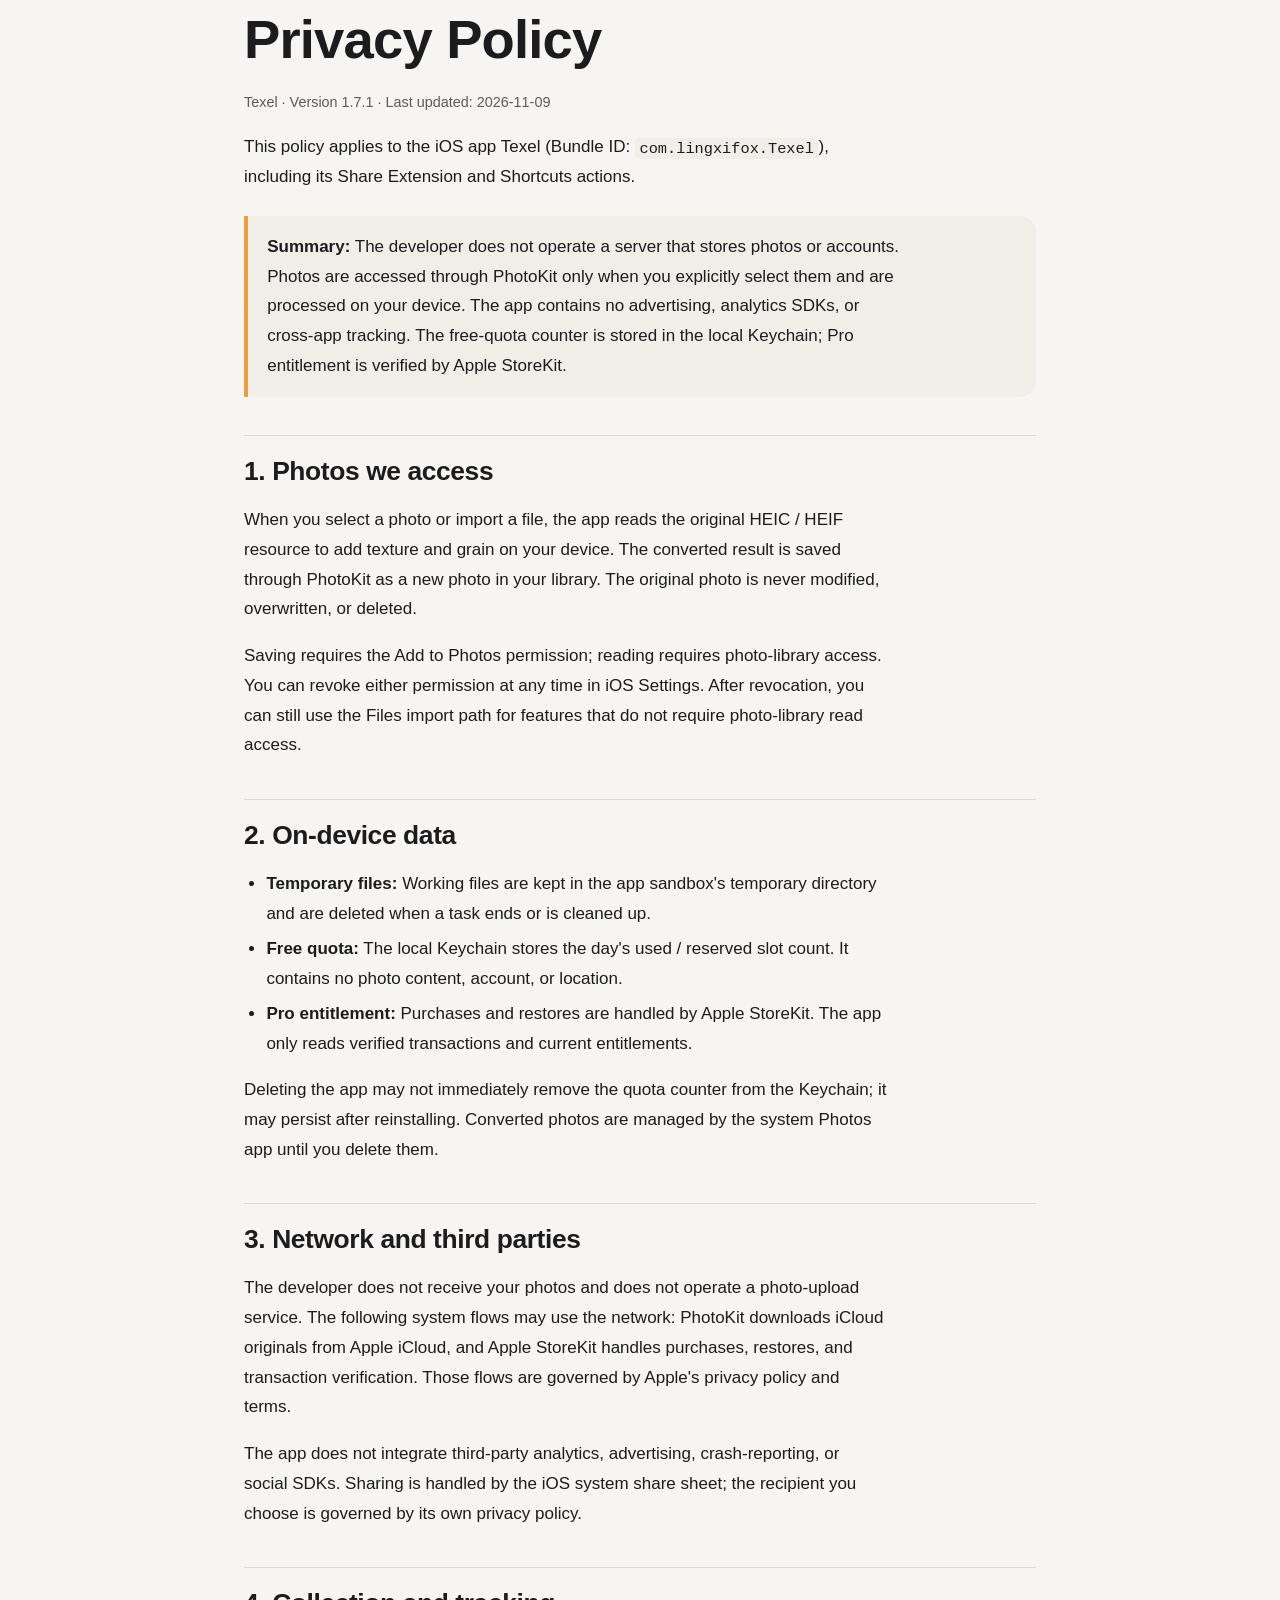
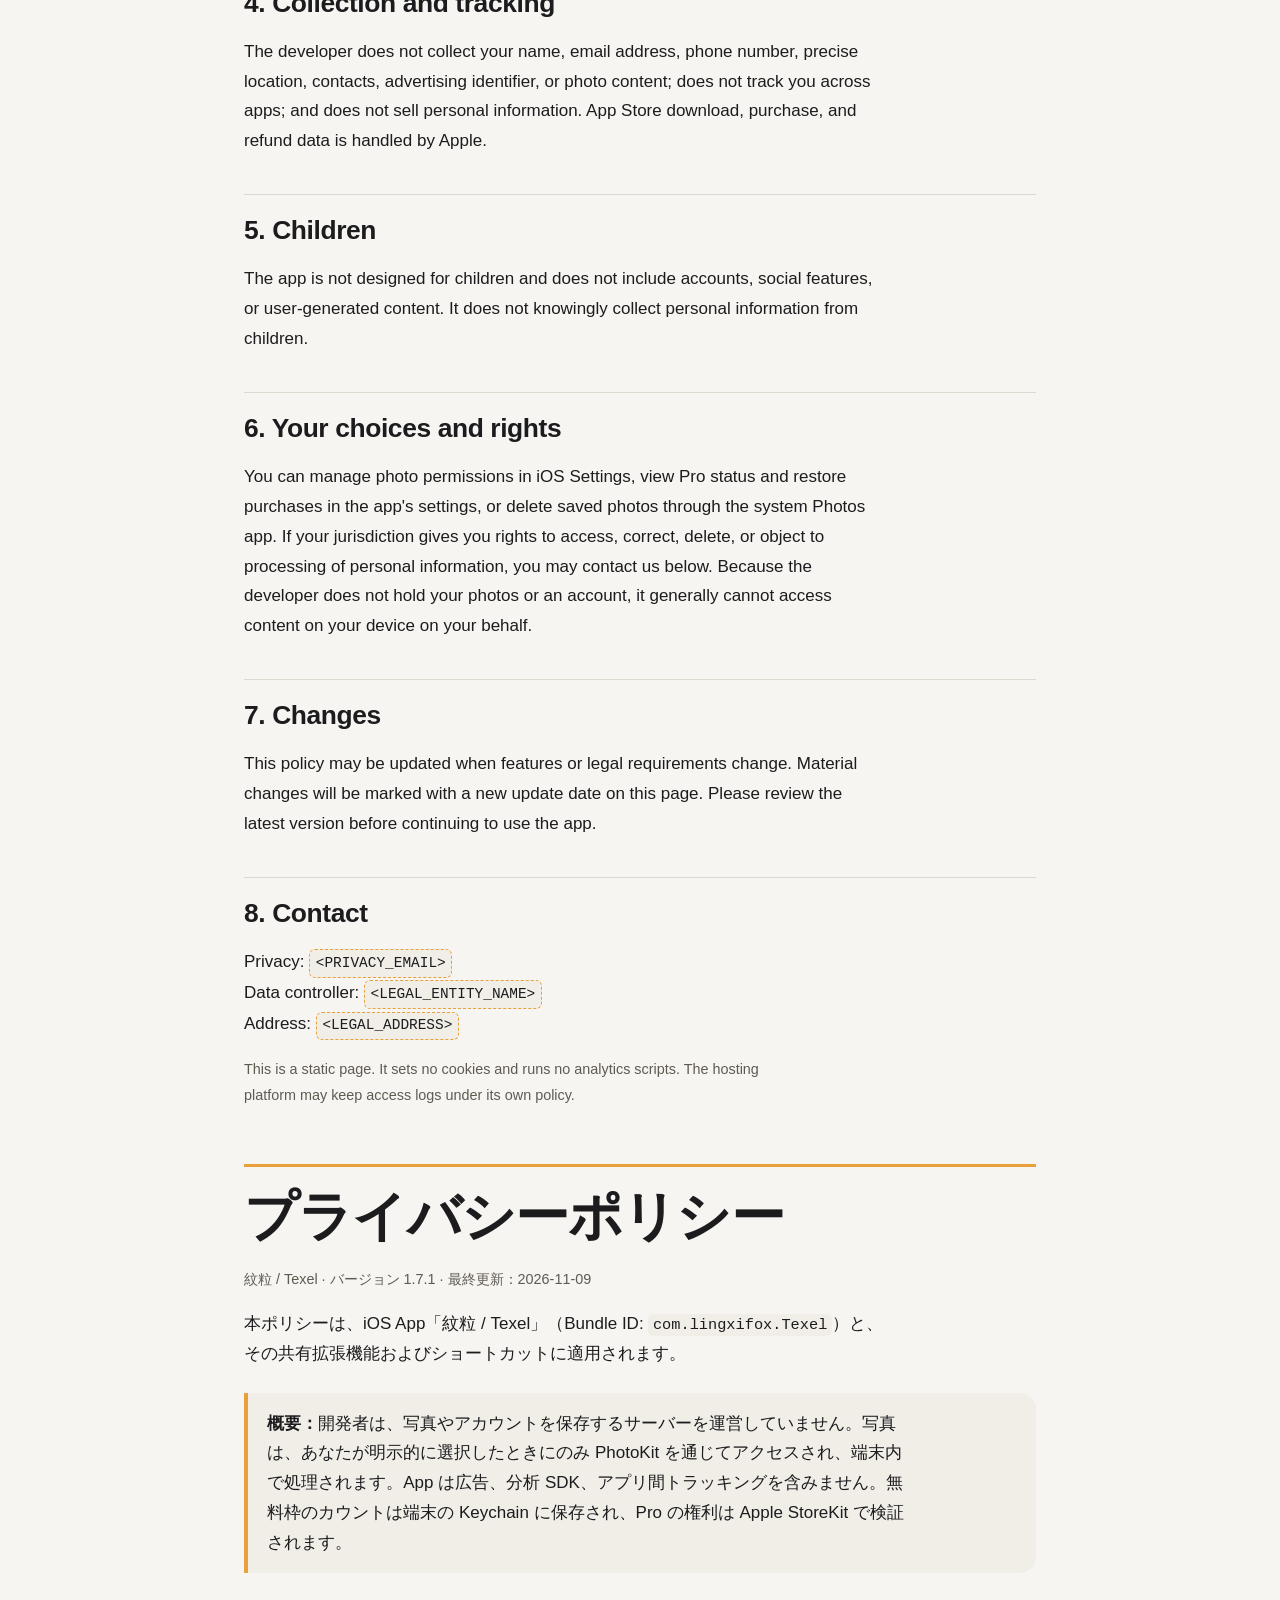
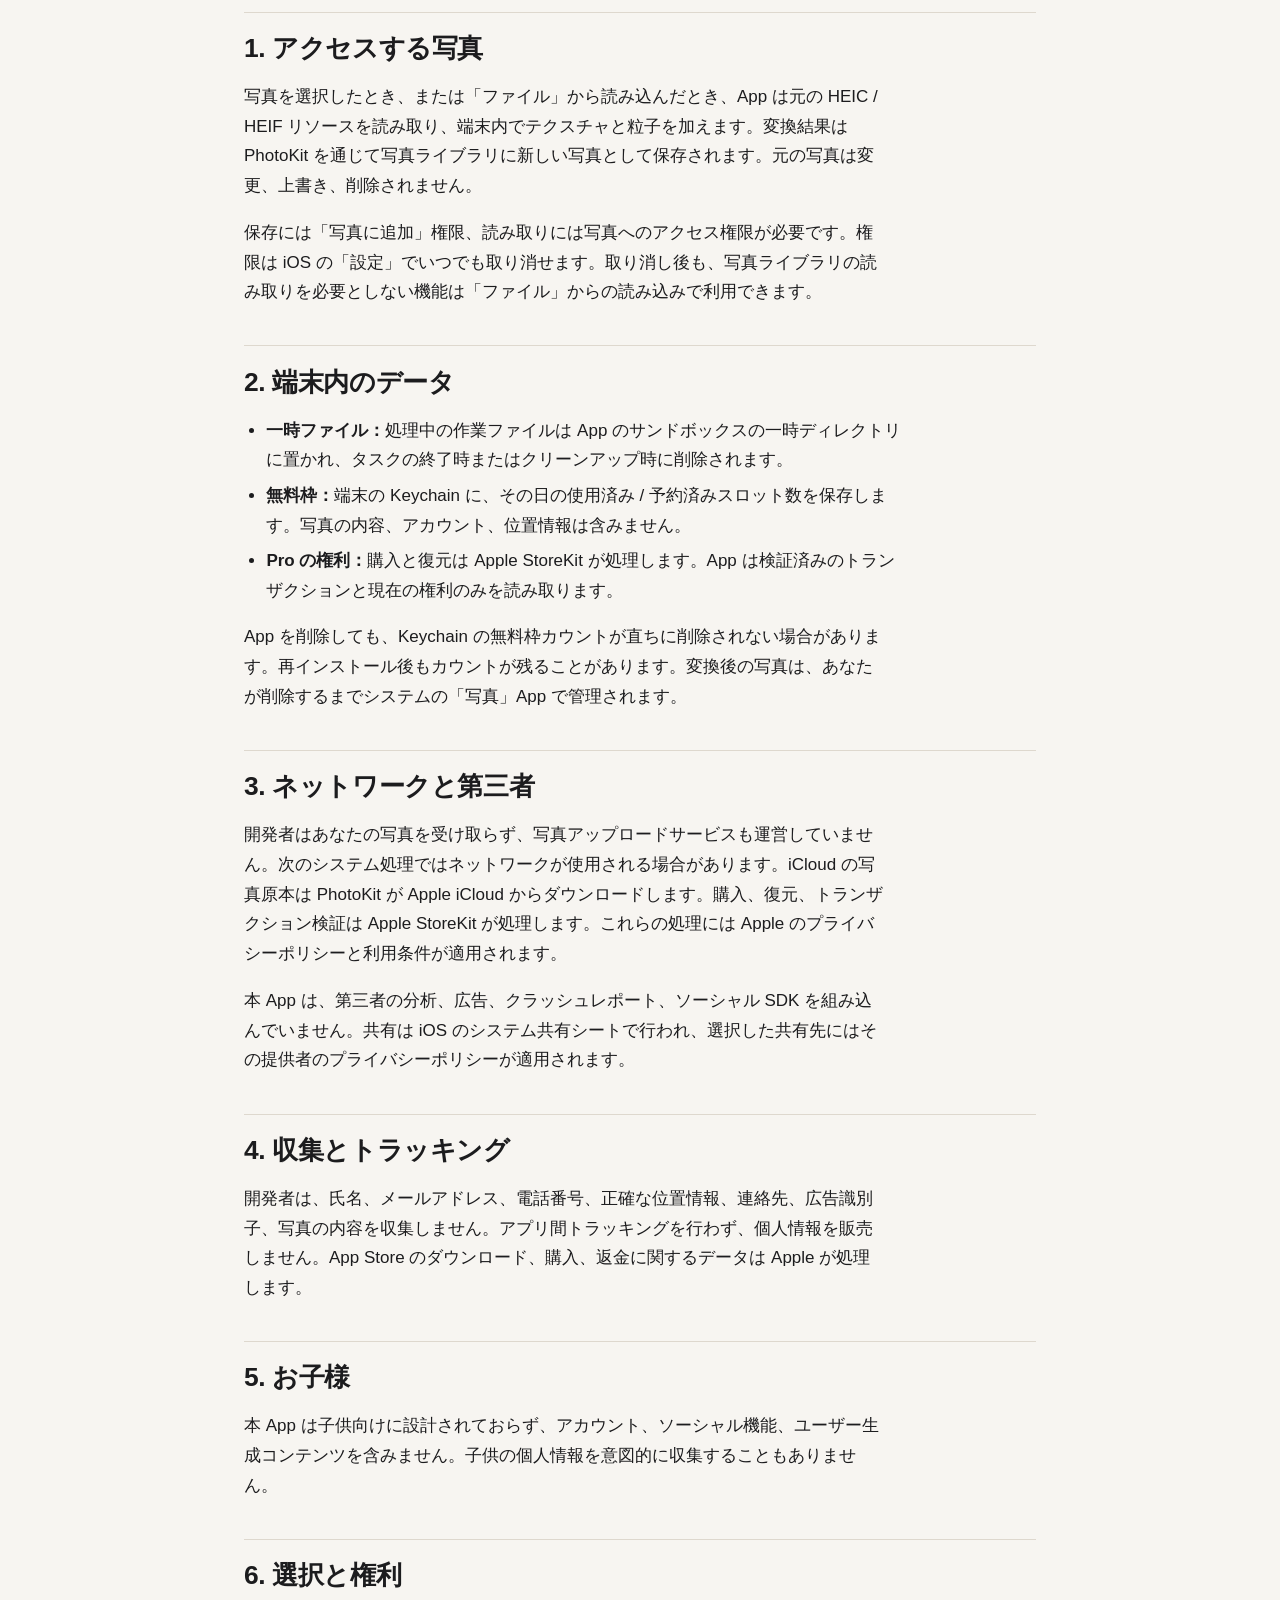
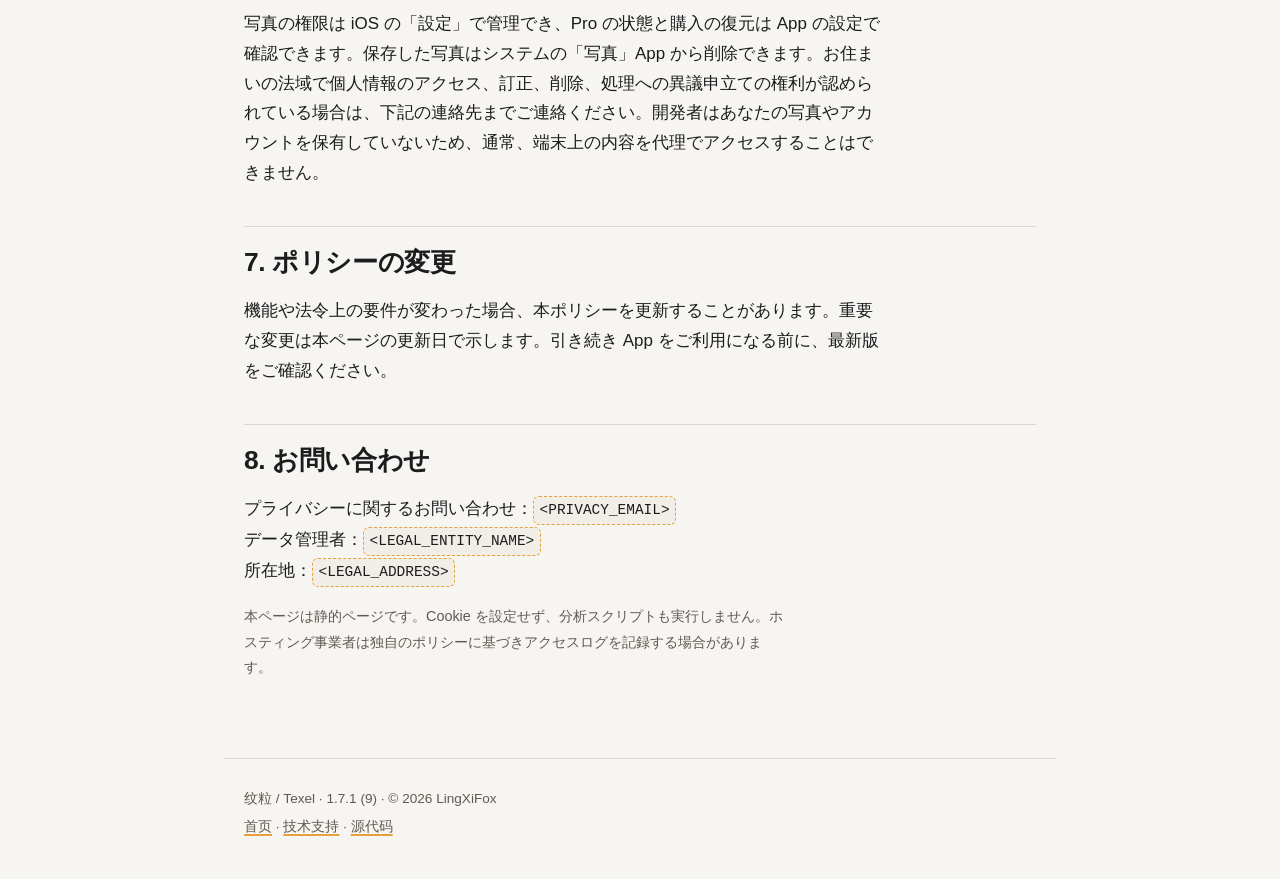
==== commit 8c45a95a: "Synchronize bundle identifiers with Texel signing configuration" ====
--- a/docs/privacy/index.html
+++ b/docs/privacy/index.html
@@ -24,8 +24,8 @@
     <!-- REPLACE BEFORE PUBLISHING: PRIVACY_EMAIL, LEGAL_ENTITY_NAME, LEGAL_ADDRESS. -->
     <section class="lang-section" id="zh-Hans" lang="zh-Hans">
       <h1>隐私政策</h1>
-      <p class="meta">纹粒 / Texel · 版本 1.7.1 · 最后更新：2026-11-07</p>
-      <p>本政策适用于 iOS App「纹粒 / Texel」（Bundle ID: <code>com.lingxifox.LingXiStyle</code>），包括 App、分享扩展与快捷指令。</p>
+      <p class="meta">纹粒 / Texel · 版本 1.7.1 · 最后更新：2026-11-09</p>
+      <p>本政策适用于 iOS App「纹粒 / Texel」（Bundle ID: <code>com.lingxifox.Texel</code>），包括 App、分享扩展与快捷指令。</p>
 
       <div class="callout">
         <p><strong>摘要：</strong>开发者不运营用于存储照片或账号的服务器。照片只在你明确选择时通过 PhotoKit 访问，并在设备本机处理。App 不包含广告、分析 SDK 或跨 App 跟踪。免费额度计数保存在本机 Keychain；Pro 权益由 Apple StoreKit 验证。</p>
@@ -68,8 +68,8 @@
 
     <section class="lang-section" id="zh-Hant" lang="zh-Hant">
       <h1>隱私政策</h1>
-      <p class="meta">紋粒 / Texel · 版本 1.7.1 · 最後更新：2026-11-07</p>
-      <p>本政策適用於 iOS App「紋粒 / Texel」（Bundle ID: <code>com.lingxifox.LingXiStyle</code>），包括 App、分享擴充功能與捷徑。</p>
+      <p class="meta">紋粒 / Texel · 版本 1.7.1 · 最後更新：2026-11-09</p>
+      <p>本政策適用於 iOS App「紋粒 / Texel」（Bundle ID: <code>com.lingxifox.Texel</code>），包括 App、分享擴充功能與捷徑。</p>
 
       <div class="callout">
         <p><strong>摘要：</strong>開發者不營運用於儲存照片或帳號的伺服器。照片只在你明確選取時透過 PhotoKit 存取，並在裝置本機處理。App 不含廣告、分析 SDK 或跨 App 追蹤。免費額度計數保存在本機 Keychain；Pro 權益由 Apple StoreKit 驗證。</p>
@@ -112,8 +112,8 @@
 
     <section class="lang-section" id="en" lang="en">
       <h1>Privacy Policy</h1>
-      <p class="meta">Texel · Version 1.7.1 · Last updated: 2026-11-07</p>
-      <p>This policy applies to the iOS app Texel (Bundle ID: <code>com.lingxifox.LingXiStyle</code>), including its Share Extension and Shortcuts actions.</p>
+      <p class="meta">Texel · Version 1.7.1 · Last updated: 2026-11-09</p>
+      <p>This policy applies to the iOS app Texel (Bundle ID: <code>com.lingxifox.Texel</code>), including its Share Extension and Shortcuts actions.</p>
 
       <div class="callout">
         <p><strong>Summary:</strong> The developer does not operate a server that stores photos or accounts. Photos are accessed through PhotoKit only when you explicitly select them and are processed on your device. The app contains no advertising, analytics SDKs, or cross-app tracking. The free-quota counter is stored in the local Keychain; Pro entitlement is verified by Apple StoreKit.</p>
@@ -156,8 +156,8 @@
 
     <section class="lang-section" id="ja" lang="ja">
       <h1>プライバシーポリシー</h1>
-      <p class="meta">紋粒 / Texel · バージョン 1.7.1 · 最終更新：2026-11-07</p>
-      <p>本ポリシーは、iOS App「紋粒 / Texel」（Bundle ID: <code>com.lingxifox.LingXiStyle</code>）と、その共有拡張機能およびショートカットに適用されます。</p>
+      <p class="meta">紋粒 / Texel · バージョン 1.7.1 · 最終更新：2026-11-09</p>
+      <p>本ポリシーは、iOS App「紋粒 / Texel」（Bundle ID: <code>com.lingxifox.Texel</code>）と、その共有拡張機能およびショートカットに適用されます。</p>
 
       <div class="callout">
         <p><strong>概要：</strong>開発者は、写真やアカウントを保存するサーバーを運営していません。写真は、あなたが明示的に選択したときにのみ PhotoKit を通じてアクセスされ、端末内で処理されます。App は広告、分析 SDK、アプリ間トラッキングを含みません。無料枠のカウントは端末の Keychain に保存され、Pro の権利は Apple StoreKit で検証されます。</p>
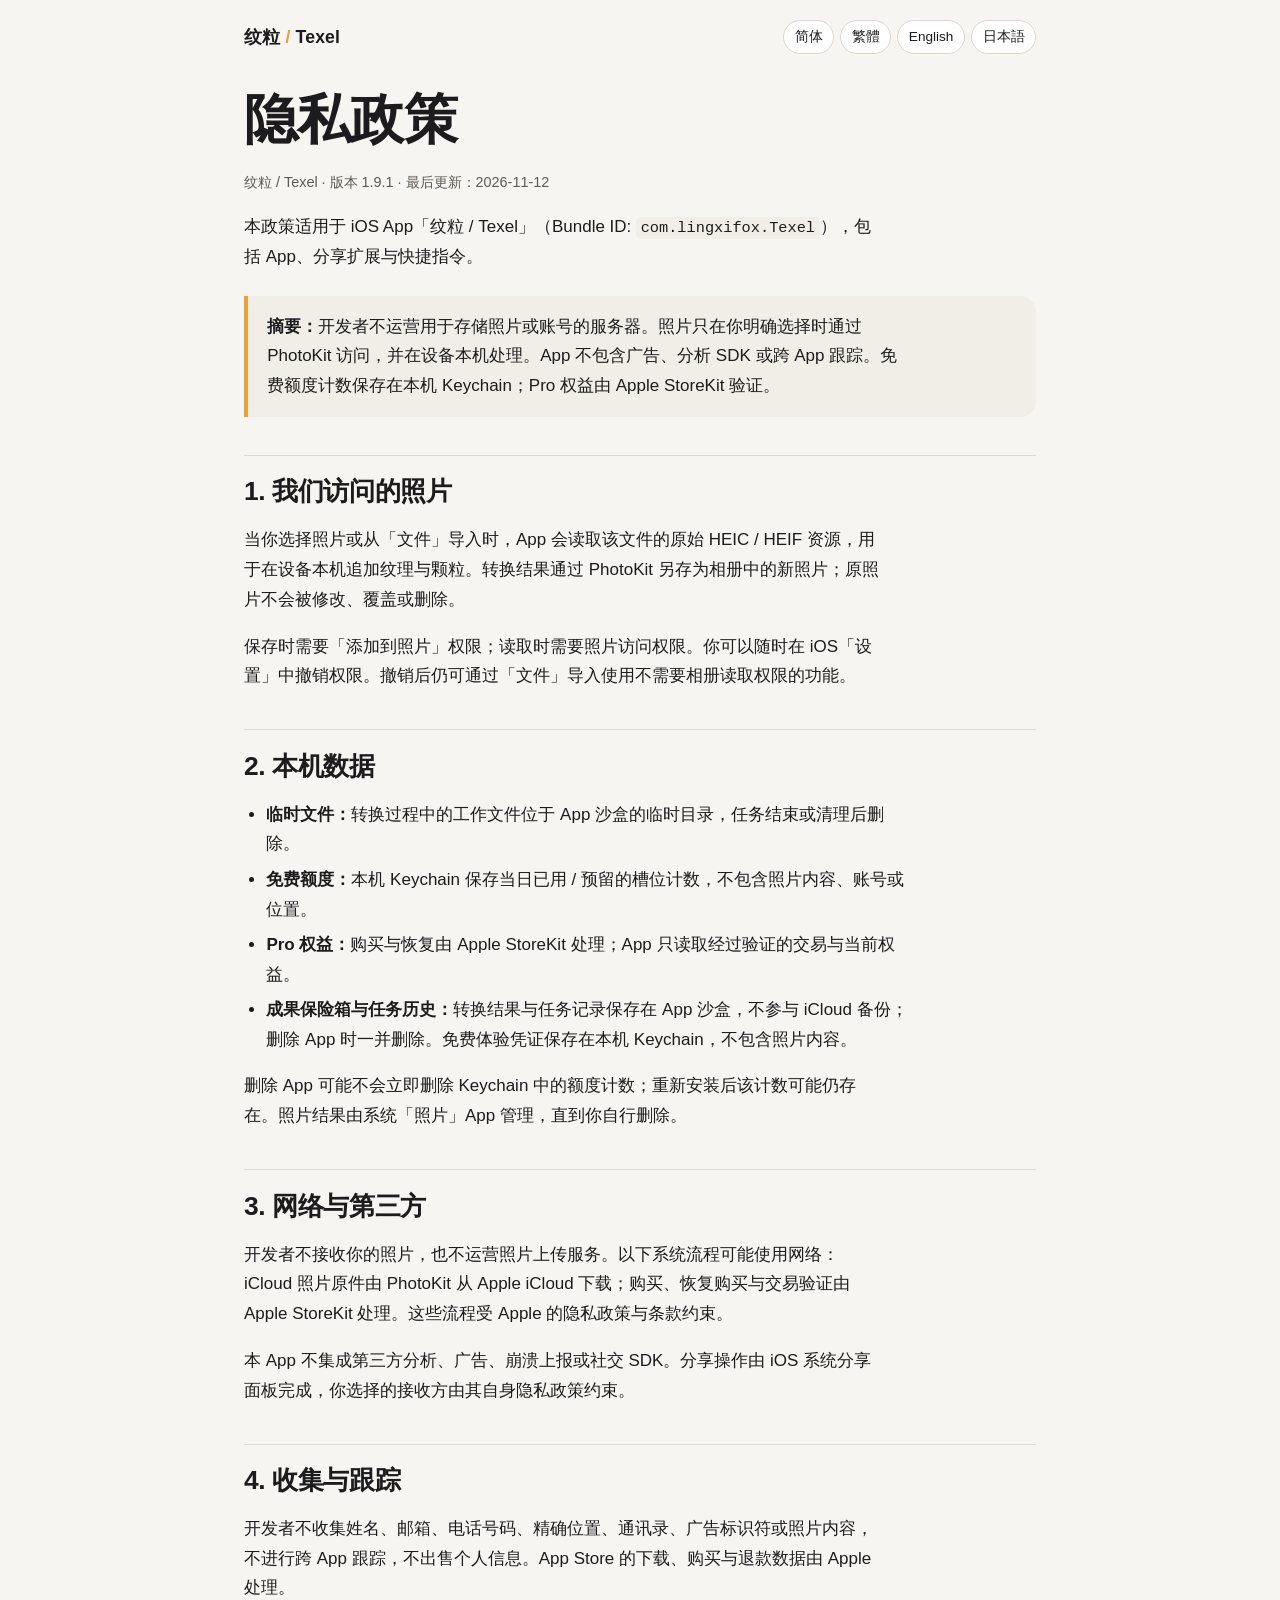
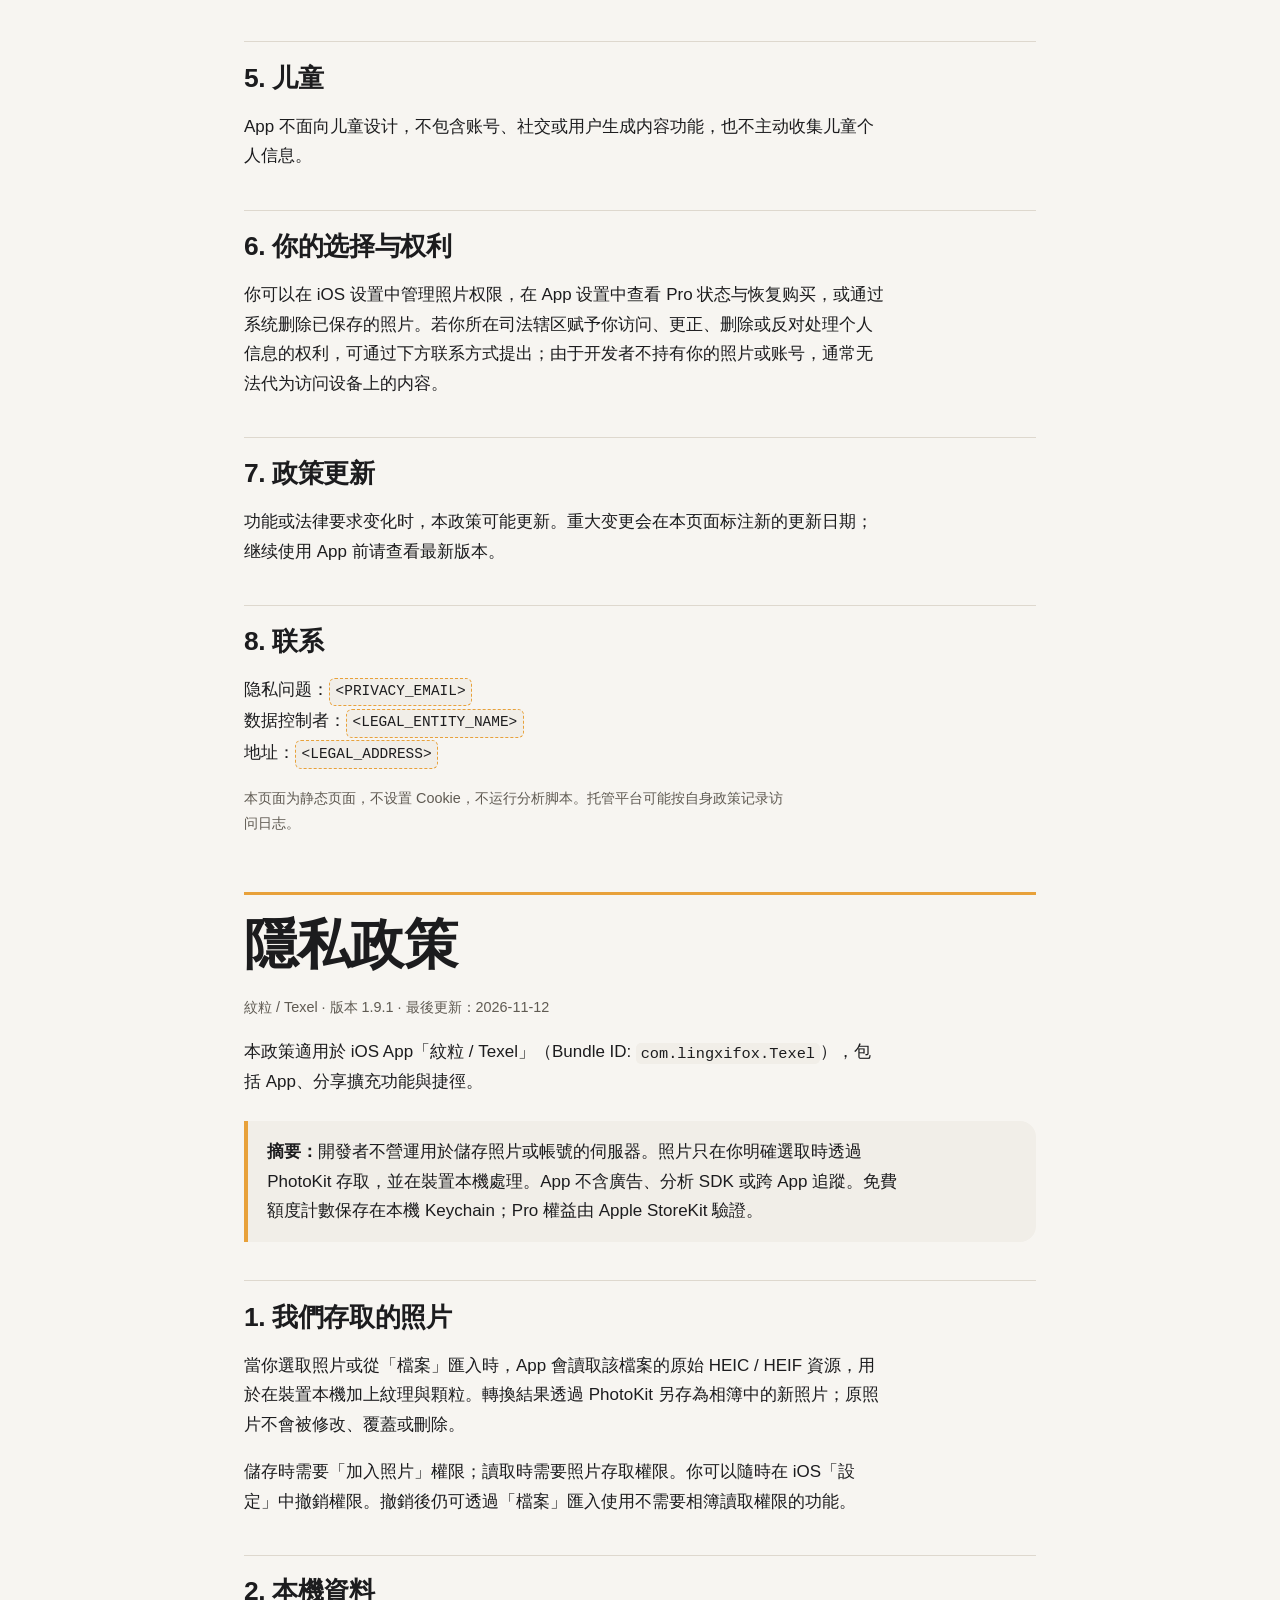
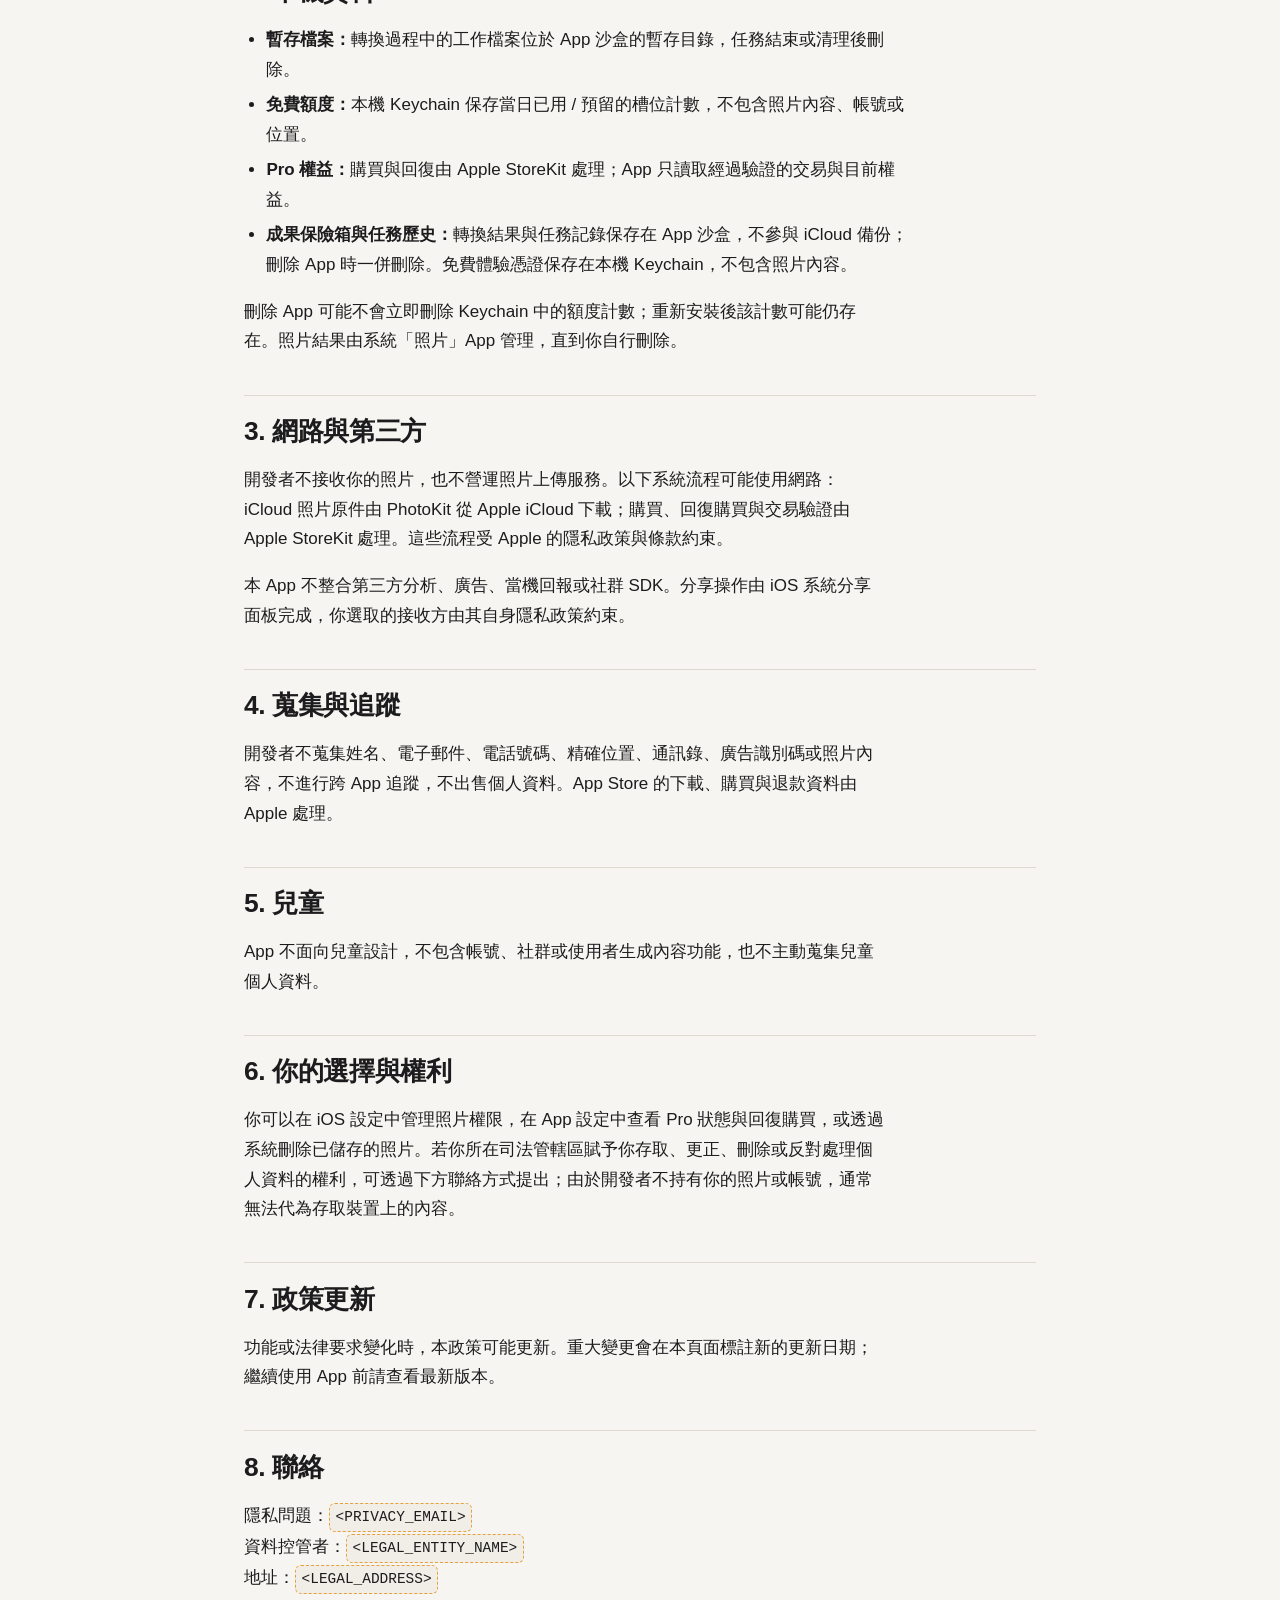
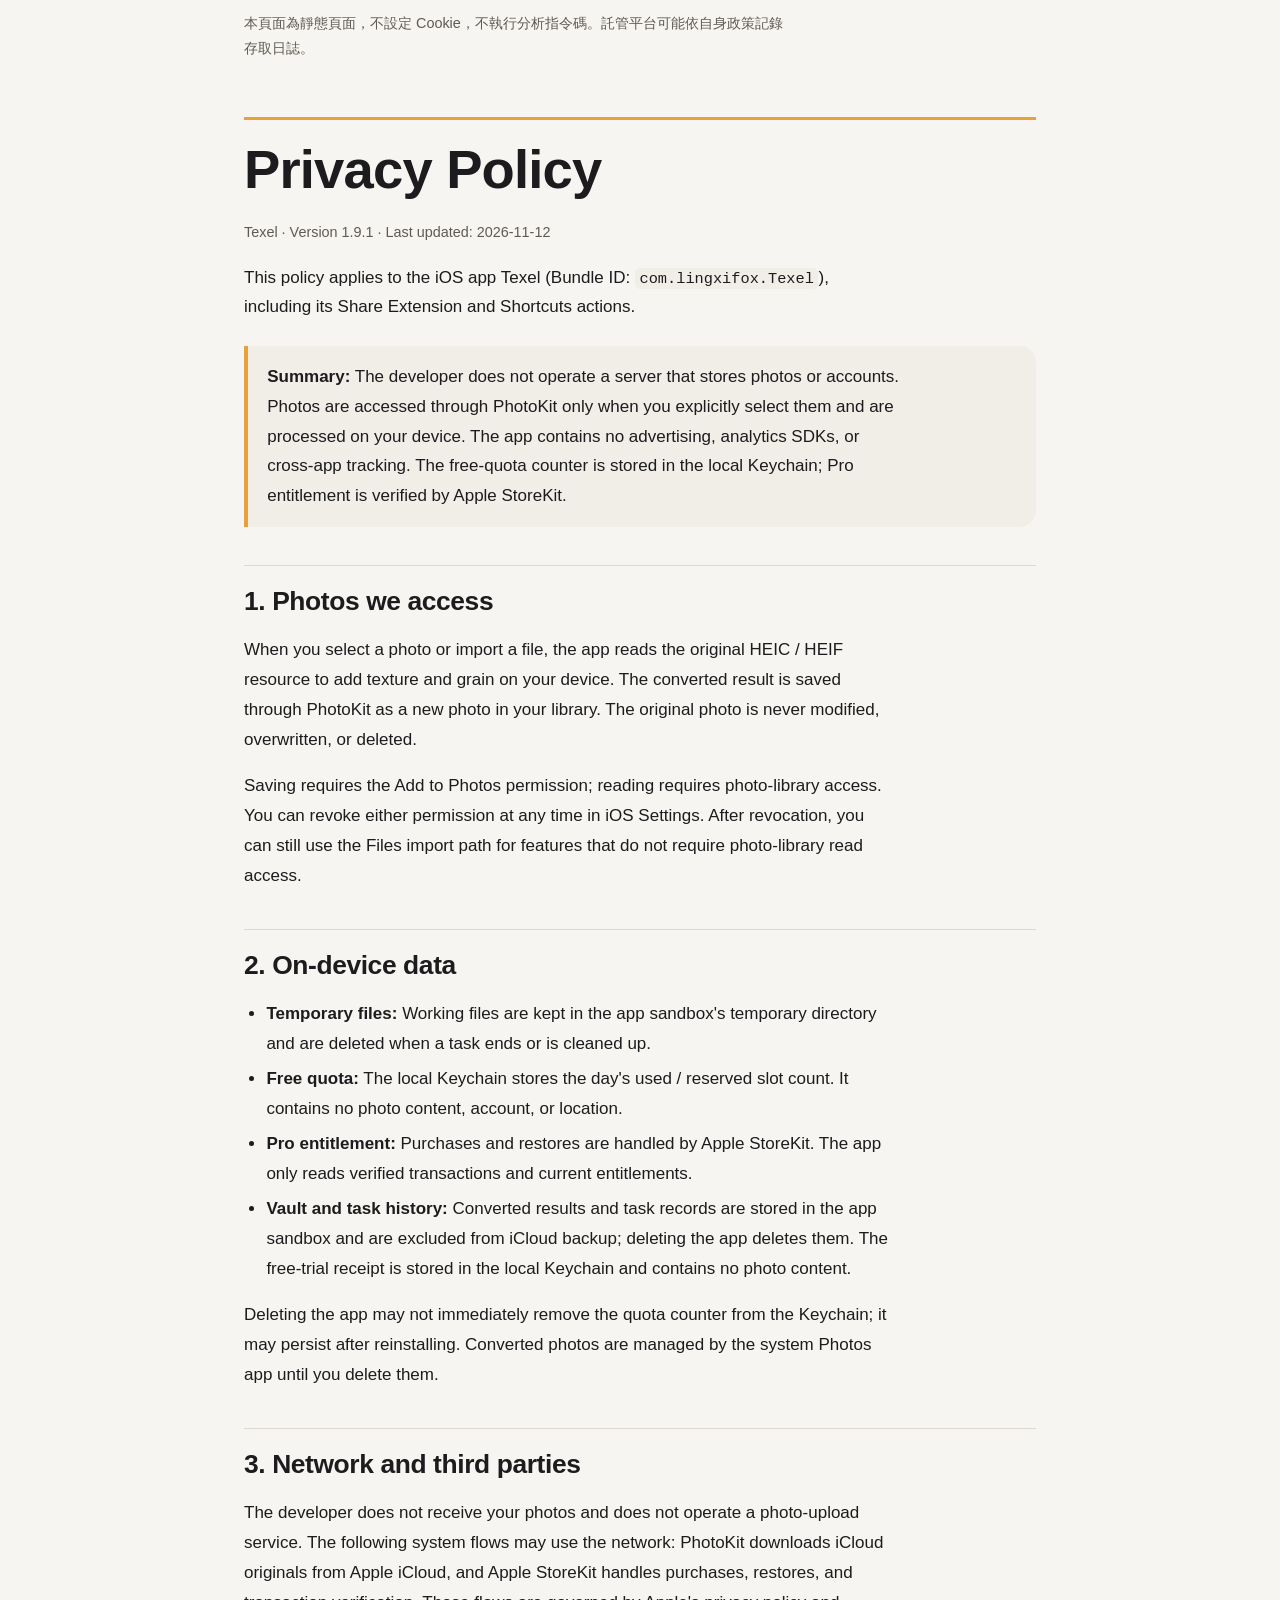
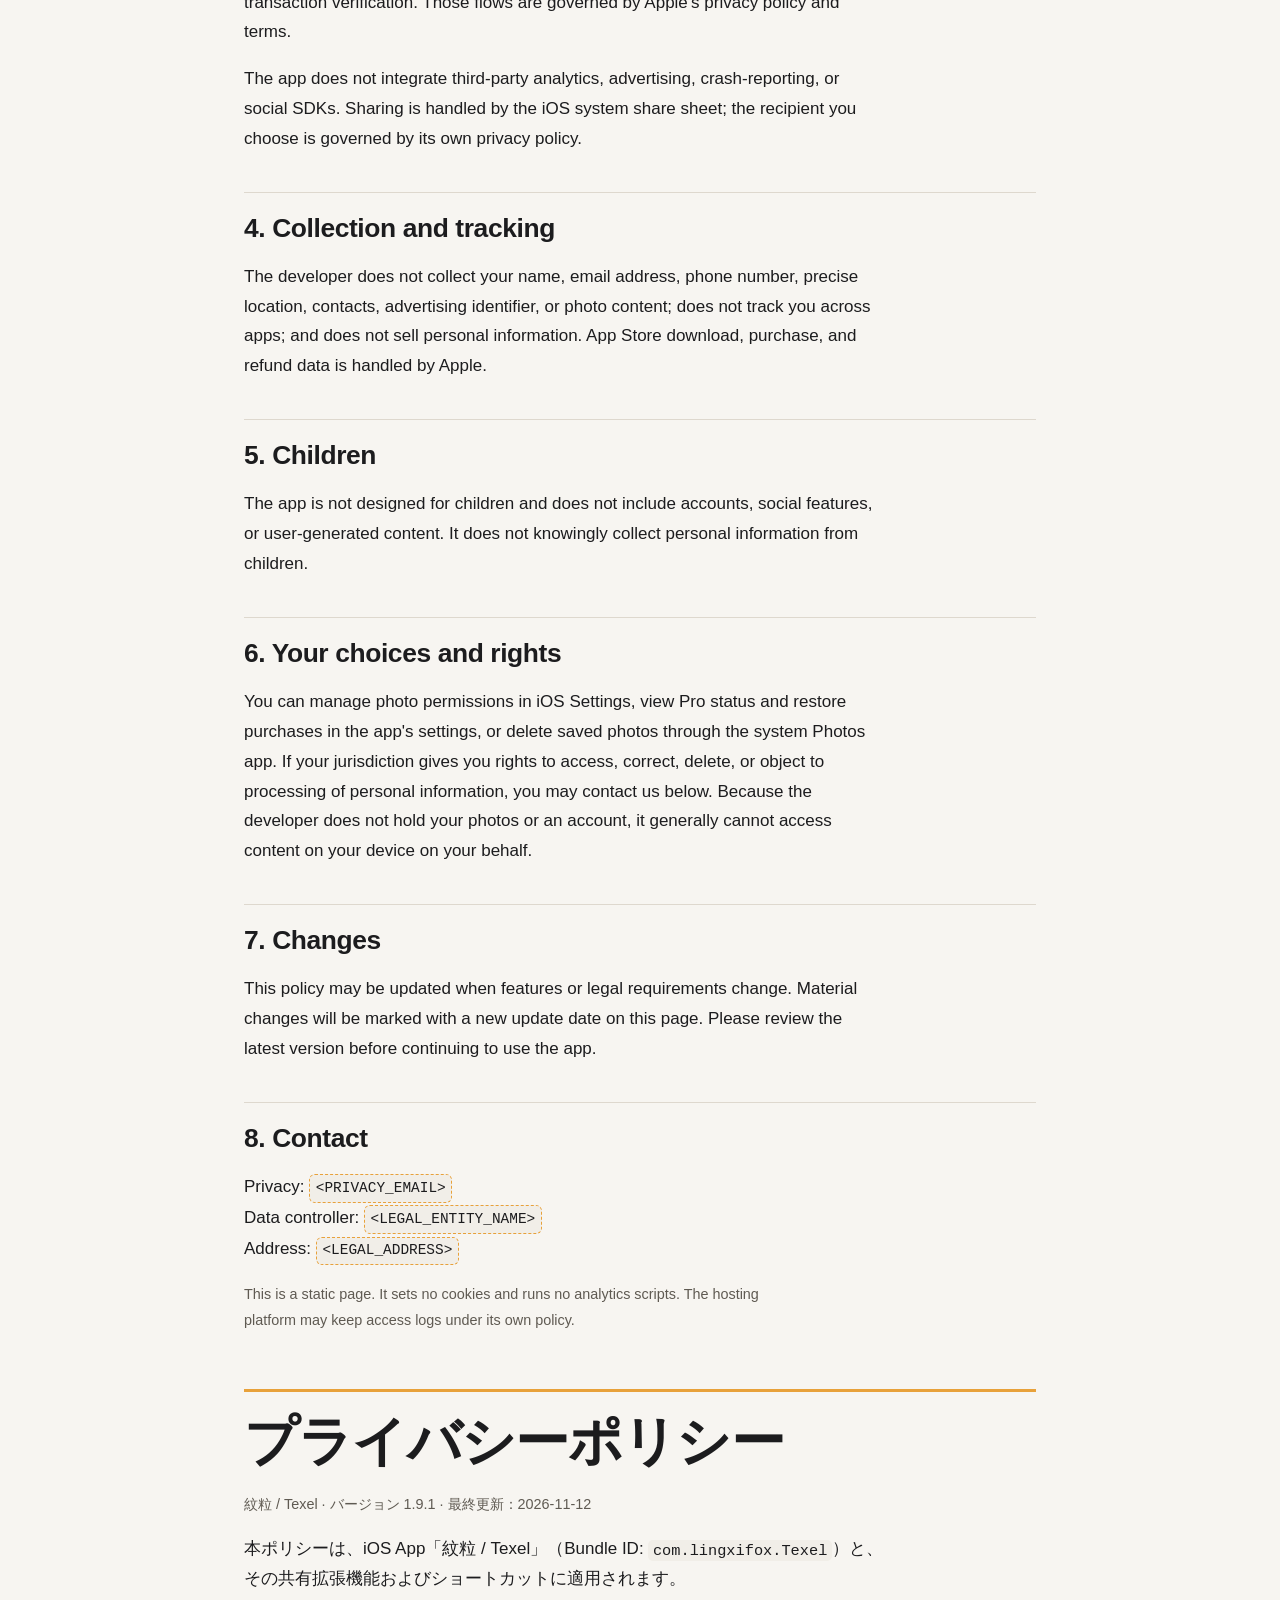
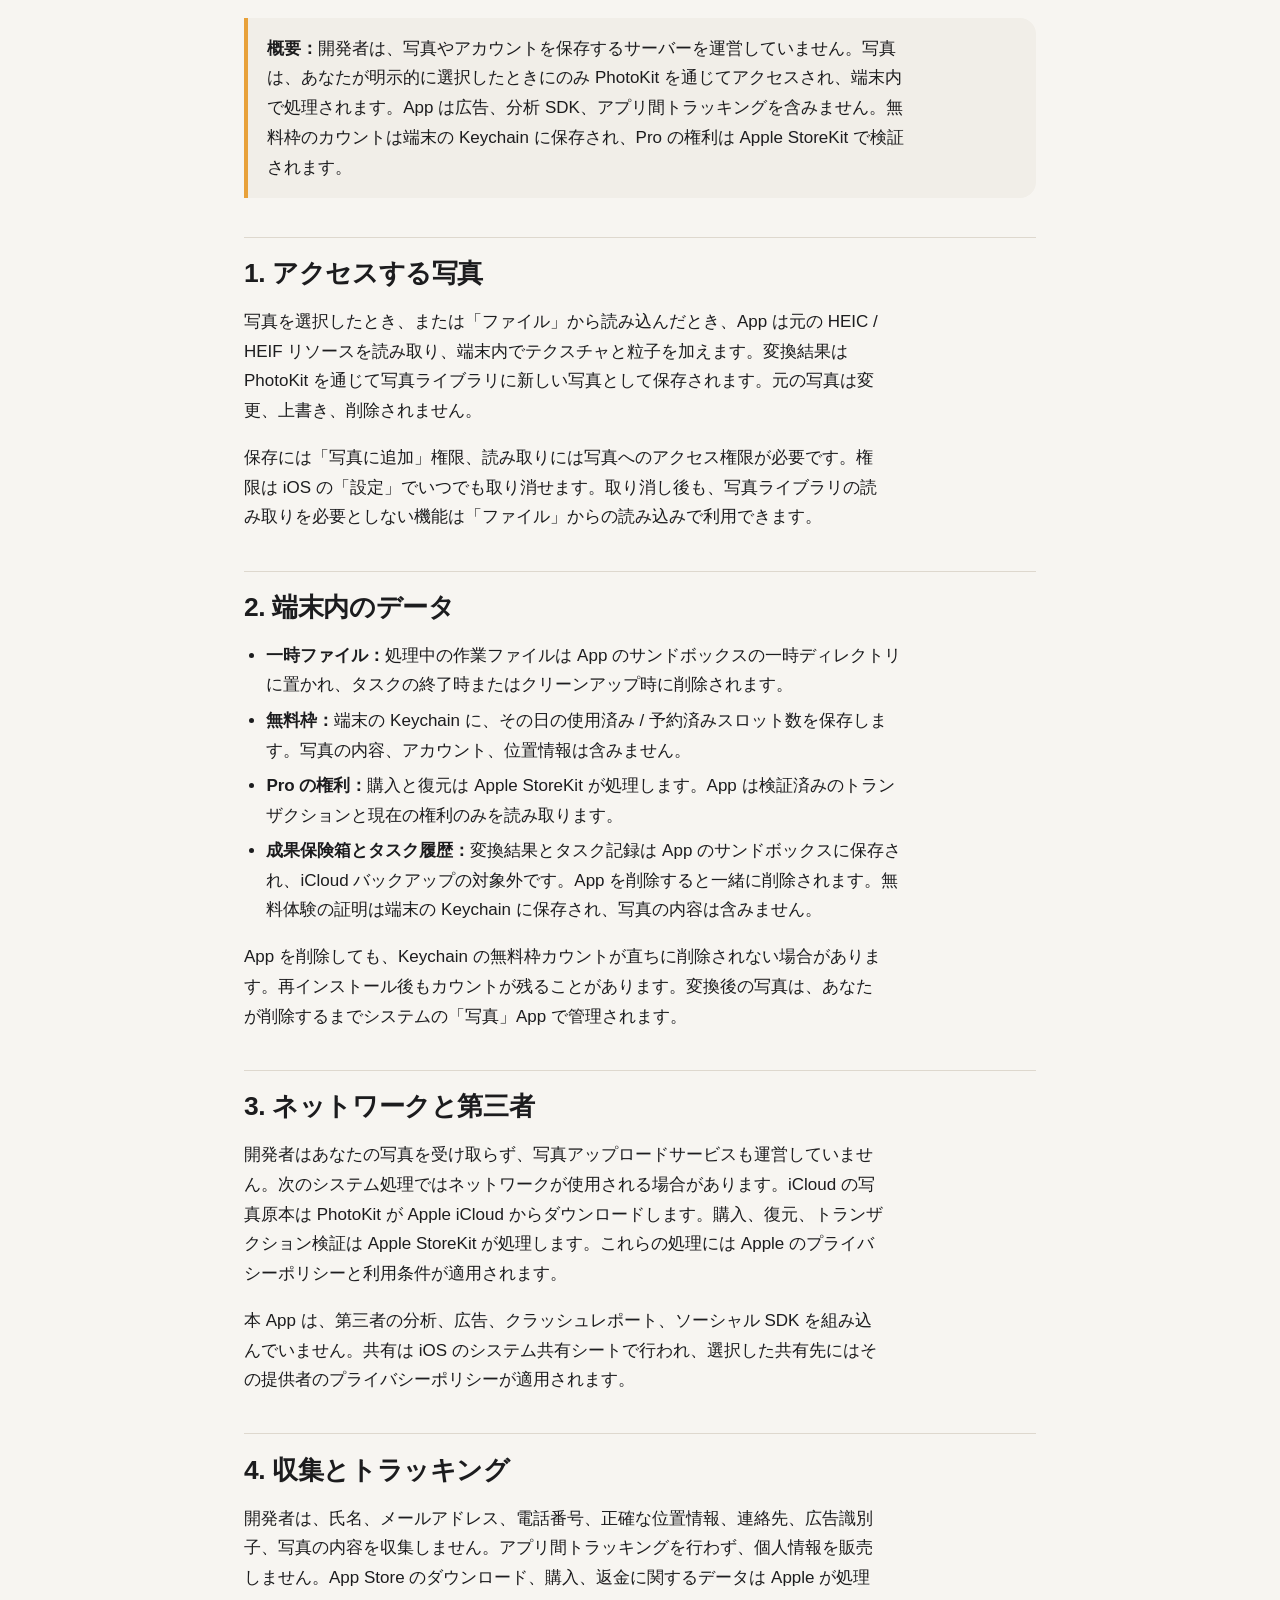
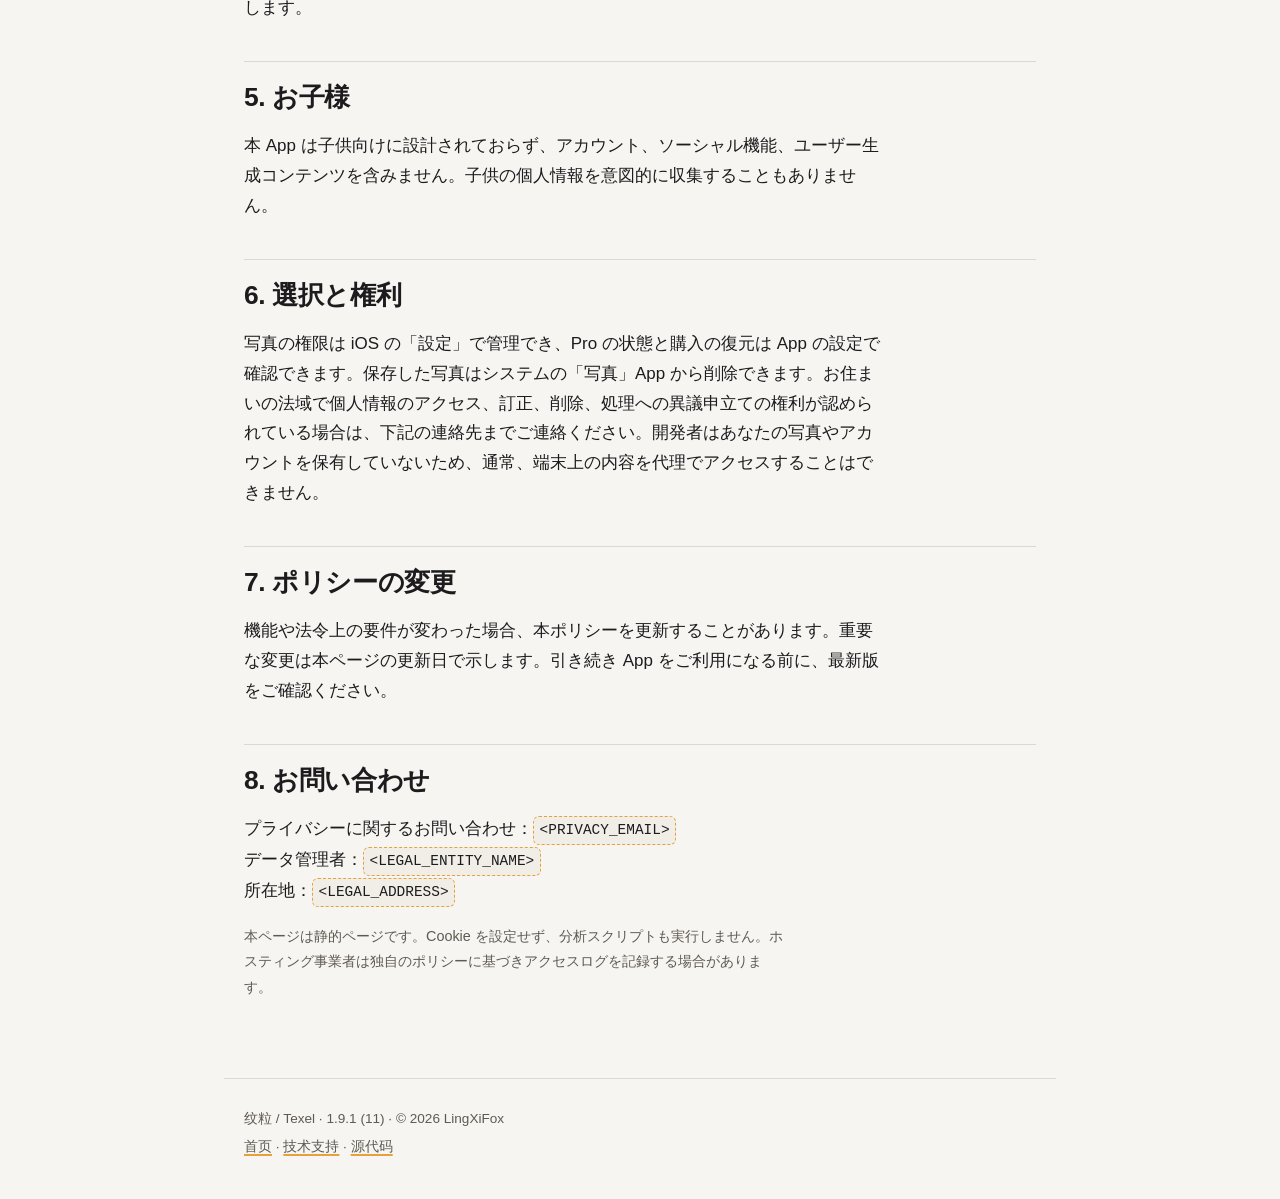
==== commit e90d5eaa: "docs(1.9.1): refresh release docs, store listing and privacy for vault, history and multi-tier Pro" ====
--- a/docs/privacy/index.html
+++ b/docs/privacy/index.html
@@ -24,7 +24,7 @@
     <!-- REPLACE BEFORE PUBLISHING: PRIVACY_EMAIL, LEGAL_ENTITY_NAME, LEGAL_ADDRESS. -->
     <section class="lang-section" id="zh-Hans" lang="zh-Hans">
       <h1>隐私政策</h1>
-      <p class="meta">纹粒 / Texel · 版本 1.7.1 · 最后更新：2026-11-09</p>
+      <p class="meta">纹粒 / Texel · 版本 1.9.1 · 最后更新：2026-11-12</p>
       <p>本政策适用于 iOS App「纹粒 / Texel」（Bundle ID: <code>com.lingxifox.Texel</code>），包括 App、分享扩展与快捷指令。</p>
 
       <div class="callout">
@@ -40,6 +40,7 @@
         <li><strong>临时文件：</strong>转换过程中的工作文件位于 App 沙盒的临时目录，任务结束或清理后删除。</li>
         <li><strong>免费额度：</strong>本机 Keychain 保存当日已用 / 预留的槽位计数，不包含照片内容、账号或位置。</li>
         <li><strong>Pro 权益：</strong>购买与恢复由 Apple StoreKit 处理；App 只读取经过验证的交易与当前权益。</li>
+        <li><strong>成果保险箱与任务历史：</strong>转换结果与任务记录保存在 App 沙盒，不参与 iCloud 备份；删除 App 时一并删除。免费体验凭证保存在本机 Keychain，不包含照片内容。</li>
       </ul>
       <p>删除 App 可能不会立即删除 Keychain 中的额度计数；重新安装后该计数可能仍存在。照片结果由系统「照片」App 管理，直到你自行删除。</p>
 
@@ -68,7 +69,7 @@
 
     <section class="lang-section" id="zh-Hant" lang="zh-Hant">
       <h1>隱私政策</h1>
-      <p class="meta">紋粒 / Texel · 版本 1.7.1 · 最後更新：2026-11-09</p>
+      <p class="meta">紋粒 / Texel · 版本 1.9.1 · 最後更新：2026-11-12</p>
       <p>本政策適用於 iOS App「紋粒 / Texel」（Bundle ID: <code>com.lingxifox.Texel</code>），包括 App、分享擴充功能與捷徑。</p>
 
       <div class="callout">
@@ -84,6 +85,7 @@
         <li><strong>暫存檔案：</strong>轉換過程中的工作檔案位於 App 沙盒的暫存目錄，任務結束或清理後刪除。</li>
         <li><strong>免費額度：</strong>本機 Keychain 保存當日已用 / 預留的槽位計數，不包含照片內容、帳號或位置。</li>
         <li><strong>Pro 權益：</strong>購買與回復由 Apple StoreKit 處理；App 只讀取經過驗證的交易與目前權益。</li>
+        <li><strong>成果保險箱與任務歷史：</strong>轉換結果與任務記錄保存在 App 沙盒，不參與 iCloud 備份；刪除 App 時一併刪除。免費體驗憑證保存在本機 Keychain，不包含照片內容。</li>
       </ul>
       <p>刪除 App 可能不會立即刪除 Keychain 中的額度計數；重新安裝後該計數可能仍存在。照片結果由系統「照片」App 管理，直到你自行刪除。</p>
 
@@ -112,7 +114,7 @@
 
     <section class="lang-section" id="en" lang="en">
       <h1>Privacy Policy</h1>
-      <p class="meta">Texel · Version 1.7.1 · Last updated: 2026-11-09</p>
+      <p class="meta">Texel · Version 1.9.1 · Last updated: 2026-11-12</p>
       <p>This policy applies to the iOS app Texel (Bundle ID: <code>com.lingxifox.Texel</code>), including its Share Extension and Shortcuts actions.</p>
 
       <div class="callout">
@@ -128,6 +130,7 @@
         <li><strong>Temporary files:</strong> Working files are kept in the app sandbox's temporary directory and are deleted when a task ends or is cleaned up.</li>
         <li><strong>Free quota:</strong> The local Keychain stores the day's used / reserved slot count. It contains no photo content, account, or location.</li>
         <li><strong>Pro entitlement:</strong> Purchases and restores are handled by Apple StoreKit. The app only reads verified transactions and current entitlements.</li>
+        <li><strong>Vault and task history:</strong> Converted results and task records are stored in the app sandbox and are excluded from iCloud backup; deleting the app deletes them. The free-trial receipt is stored in the local Keychain and contains no photo content.</li>
       </ul>
       <p>Deleting the app may not immediately remove the quota counter from the Keychain; it may persist after reinstalling. Converted photos are managed by the system Photos app until you delete them.</p>
 
@@ -156,7 +159,7 @@
 
     <section class="lang-section" id="ja" lang="ja">
       <h1>プライバシーポリシー</h1>
-      <p class="meta">紋粒 / Texel · バージョン 1.7.1 · 最終更新：2026-11-09</p>
+      <p class="meta">紋粒 / Texel · バージョン 1.9.1 · 最終更新：2026-11-12</p>
       <p>本ポリシーは、iOS App「紋粒 / Texel」（Bundle ID: <code>com.lingxifox.Texel</code>）と、その共有拡張機能およびショートカットに適用されます。</p>
 
       <div class="callout">
@@ -172,6 +175,7 @@
         <li><strong>一時ファイル：</strong>処理中の作業ファイルは App のサンドボックスの一時ディレクトリに置かれ、タスクの終了時またはクリーンアップ時に削除されます。</li>
         <li><strong>無料枠：</strong>端末の Keychain に、その日の使用済み / 予約済みスロット数を保存します。写真の内容、アカウント、位置情報は含みません。</li>
         <li><strong>Pro の権利：</strong>購入と復元は Apple StoreKit が処理します。App は検証済みのトランザクションと現在の権利のみを読み取ります。</li>
+        <li><strong>成果保険箱とタスク履歴：</strong>変換結果とタスク記録は App のサンドボックスに保存され、iCloud バックアップの対象外です。App を削除すると一緒に削除されます。無料体験の証明は端末の Keychain に保存され、写真の内容は含みません。</li>
       </ul>
       <p>App を削除しても、Keychain の無料枠カウントが直ちに削除されない場合があります。再インストール後もカウントが残ることがあります。変換後の写真は、あなたが削除するまでシステムの「写真」App で管理されます。</p>
 
@@ -200,7 +204,7 @@
   </main>
 
   <footer class="site-footer">
-    <p>纹粒 / Texel · 1.7.1 (9) · © 2026 LingXiFox</p>
+    <p>纹粒 / Texel · 1.9.1 (11) · © 2026 LingXiFox</p>
     <p><a href="../">首页</a> · <a href="../support/">技术支持</a> · <a href="https://github.com/LingXiFox/LingXiStyle">源代码</a></p>
   </footer>
 </body>
